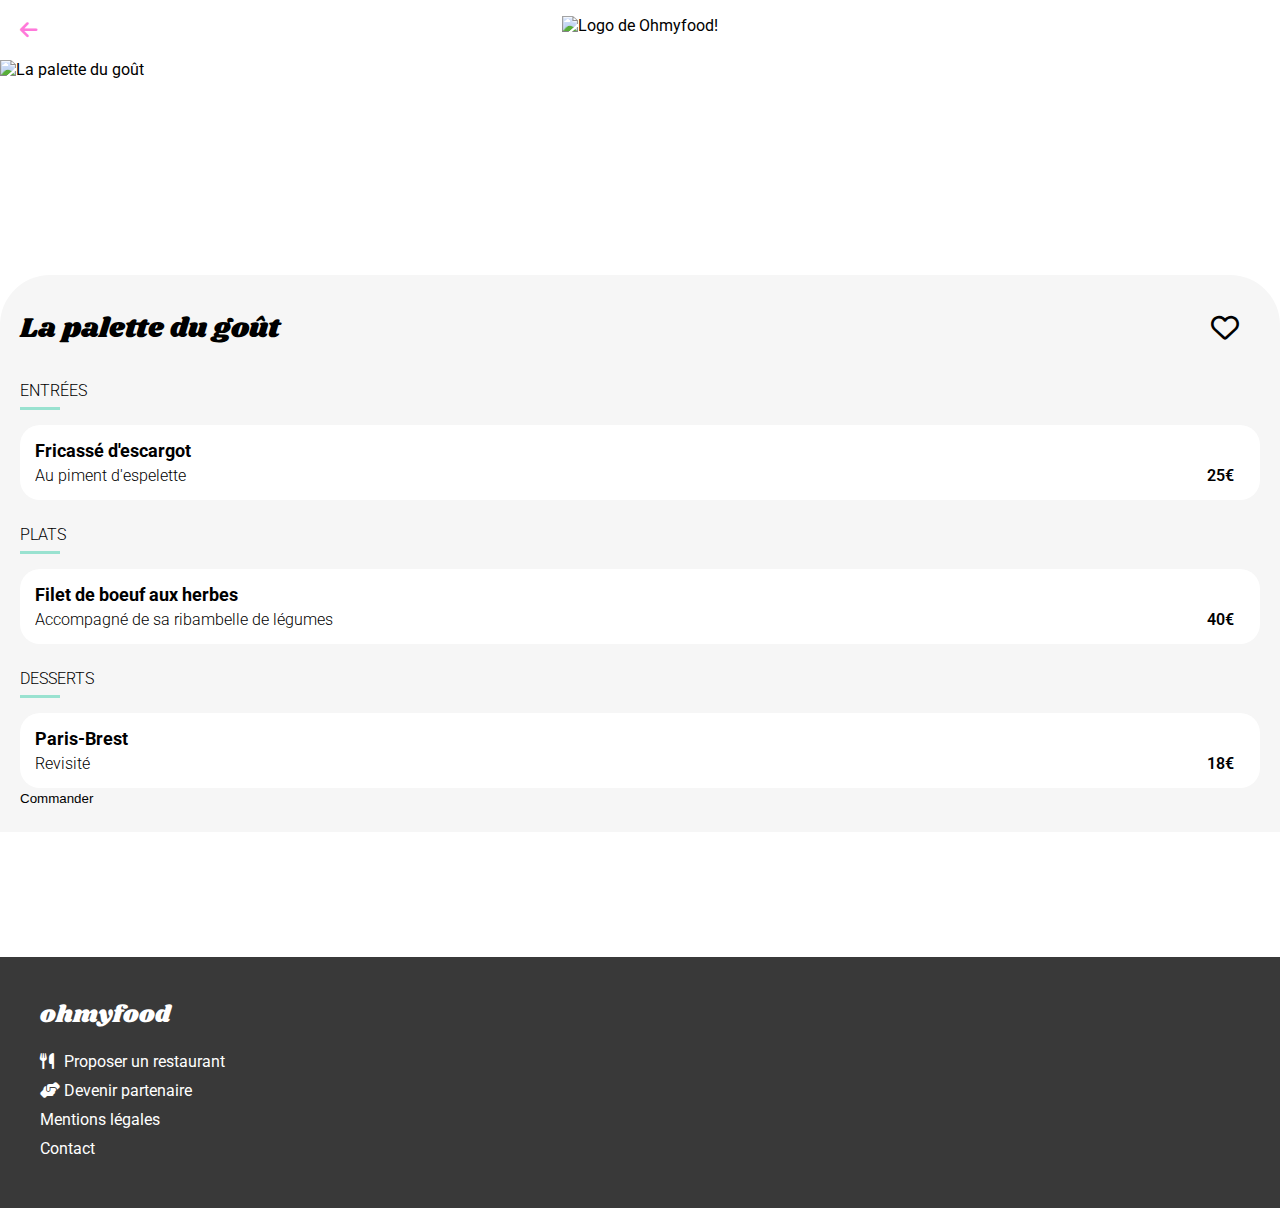
==== menu-a.html @ bd18c114 "menu item style correct h4 p and span price" ====
<!DOCTYPE html>
<html lang="fr">

<head>
    <meta charset="UTF-8">
    <meta http-equiv="X-UA-Compatible" content="IE=edge">
    <meta name="viewport" content="width=device-width, initial-scale=1.0">
    <meta name="description" content="Ohmyfood!, réserver le menu qui vous convient.">

    <!-- Fonts & icons -->
    <link rel="preconnect" href="https://fonts.googleapis.com">
    <link rel="preconnect" href="https://fonts.gstatic.com" crossorigin>
    <link href="https://fonts.googleapis.com/css2?family=Roboto:wght@100;200;400;500;700&family=Shrikhand&display=swap"
        rel="stylesheet">
    <link rel="stylesheet" href="https://cdnjs.cloudflare.com/ajax/libs/font-awesome/6.1.2/css/all.min.css">

    <!-- Custom styles -->
    <link rel="stylesheet" href="./css/main.css">

    <title>Ohmyfood! - La palette du goût</title>
</head>

<body>

    <!-- HEADER -->
    <header class="header">
        <div class="header__logo">
            <a href="./index.html"><i class="fa-solid fa-arrow-left on"></i></a>
            <picture>
                <source srcset="./images/logo/ohmyfood@2x.svg 2x" media="(min-width:768px)">
                <img src="./images/logo/ohmyfood.png" alt="Logo de Ohmyfood!"
                    srcset="./images/logo/ohmyfood.png 1x, ./images/logo/ohmyfood@2x.svg 2x">
            </picture>
        </div>
        <div class="header__body">
            <img class="header__img" src="./images/restaurants/jay-wennington-N_Y88TWmGwA-unsplash.jpg"
                alt="La palette du goût">
        </div>
    </header>

    <!-- MAIN -->
    <main class="restaurant">
        <div class="restaurant__header">
            <h2>La palette du goût</h2>
            <span class="fa-stack card__heart">
                <i class="fa-regular fa-heart fa-stack-1x"></i>
                <i class="fa-solid fa-heart fa-stack-1x"></i>
            </span>
        </div>

        <section class="items">
            <h3>Entrées</h3>

            <article class="item">
                <h4>Fricassé d'escargot</h4>

                <div class="item__bottom">
                    <p>Au piment d'espelette</p>
                    <span>25€</span>
                </div>

            </article>

        </section>

        <section class="items">
            <h3>Plats</h3>

            <article class="item">
                <h4>Filet de boeuf aux herbes</h4>
                <div class="item__bottom">
                    <p>Accompagné de sa ribambelle de légumes</p>
                    <span>40€</span>
                </div>
            </article>

        </section>

        <section class="items">
            <h3>Desserts</h3>

            <article class="item">
                <h4>Paris-Brest</h4>
                <div class="item__bottom">
                    <p>Revisité</p>
                    <span>18€</span>
                </div>



            </article>

        </section>

        <button class="main__btn">Commander</button>

    </main>

    <!-- FOOTER -->
    <footer class="footer">
        <h2 class="footer__heading">ohmyfood</h2>
        <ul class="nav">
            <li><a class="nav__link" href="#" title="Proposer un restaurant"><i class="fa-solid fa-utensils"></i>
                    Proposer un restaurant</a></li>
            <li><a class="nav__link" href="#" title="Devenir partenaire"><i class="fa-solid fa-handshake-angle"></i>
                    Devenir partenaire</a></li>
            <li><a class="nav__link" href="#" title="Mentions légales">Mentions légales</a></li>
            <li><a class="nav__link" href="mailto:contact@ohmyfood.com" title="Contact">Contact</a></li>
        </ul>
    </footer>

</body>

</html>
---- css/main.css ----
* {
  box-sizing: border-box;
  margin: 0;
  padding: 0;
}

body {
  font-family: "Roboto", sans-serif;
  font-size: 16px;
}

picture, img {
  display: block;
  width: 100%;
  max-width: 100%;
}

header,
main,
footer {
  width: 100%;
}

a {
  text-decoration: none;
  color: black;
}

ul {
  list-style: none;
}

button {
  border-style: none;
  background-color: transparent;
}

.on {
  display: block;
}

.off {
  display: none;
}

.menu__btn {
  width: 100%;
  height: 75px;
  border-radius: 20px;
  position: relative;
  display: flex;
  justify-content: center;
  align-items: center;
  font-weight: 600;
  font-size: 16px;
  box-shadow: 0px 8px 8px 0px rgba(0, 0, 0, 0.1);
  background-color: #f6f6f6;
  transition: all 300ms ease-in-out;
}
.menu__btn__nb {
  display: flex;
  justify-content: center;
  align-items: center;
  position: absolute;
  left: -10px;
  width: 25px;
  height: 25px;
  border-radius: 50%;
  color: white;
  background-color: #9356DC;
}
.menu__btn i {
  position: absolute;
  left: 40px;
  color: #807d7d;
  transition: color 300ms ease-in-out;
}
.menu__btn:hover {
  background-color: #e4d5f6;
  box-shadow: 0px 8px 8px 0px rgba(0, 0, 0, 0.2);
}
.menu__btn:hover i {
  color: #9356DC;
}

.card {
  width: 100%;
  height: 250px;
  border-radius: 15px;
  box-shadow: 0px 8px 8px 0px rgba(0, 0, 0, 0.1);
  overflow: hidden;
  position: relative;
}
.card__header {
  display: flex;
  justify-content: center;
  align-items: center;
  position: relative;
}
.card__header img {
  -o-object-fit: cover;
     object-fit: cover;
}
.card__new {
  position: absolute;
  top: 15px;
  right: 15px;
  color: #2c9c81;
  font-weight: 600;
  background-color: #99E2D0;
  padding: 5px 10px;
  font-size: 16px;
  border-radius: 3px;
}
.card__body {
  position: absolute;
  bottom: 0;
  width: 100%;
  height: 75px;
  background-color: white;
  padding: 15px;
  display: flex;
  justify-content: space-between;
}
.card__heading {
  line-height: 1.5em;
}
.card__heading p {
  font-weight: 100;
}
.card__heart {
  font-size: 28px;
}
.card__heart .fa-solid {
  opacity: 0;
  background: linear-gradient(#9356DC, #FF79DA);
  -webkit-background-clip: text;
  -webkit-text-fill-color: transparent;
  transition: opacity 300ms ease-in-out;
}
.card__heart .fa-regular {
  opacity: 1;
  transition: opacity 300ms ease-in-out;
}
.card__heart:hover .fa-solid {
  opacity: 1;
}
.card__heart:hover .fa-regular {
  opacity: 0;
}

.loader {
  /* all the page */
  position: fixed;
  top: 0;
  left: 0;
  width: 100vw;
  height: 100vh;
  /* top */
  z-index: 1;
  /* center */
  display: flex;
  justify-content: center;
  align-items: center;
  /* bg color */
  background-color: #f6f6f6;
  opacity: 0.9;
  /*anim*/
  -webkit-animation: fadeout 3s 2s linear forwards;
          animation: fadeout 3s 2s linear forwards;
}
.loader::after {
  content: "";
  width: 150px;
  height: 150px;
  border: 20px solid transparent;
  border-bottom-color: #FF79DA;
  border-top-color: #9356DC;
  border-radius: 50%;
  -webkit-animation: loading 0.75s ease infinite;
          animation: loading 0.75s ease infinite;
}

@-webkit-keyframes loading {
  to {
    transform: rotate(-360deg);
  }
}

@keyframes loading {
  to {
    transform: rotate(-360deg);
  }
}
@-webkit-keyframes fadeout {
  to {
    opacity: 0;
    visibility: hidden;
  }
}
@keyframes fadeout {
  to {
    opacity: 0;
    visibility: hidden;
  }
}
.items {
  display: flex;
  flex-direction: column;
  gap: 15px;
}
.items h3 {
  text-transform: uppercase;
  font-weight: 300;
  font-size: 16px;
  position: relative;
  padding-top: 25px;
  padding-bottom: 10px;
}
.items h3::after {
  position: absolute;
  content: "";
  bottom: 0;
  left: 0;
  height: 3px;
  width: 40px;
  background-color: #99E2D0;
}

.item {
  border-radius: 20px;
  height: 75px;
  background-color: white;
  display: flex;
  flex-direction: column;
  justify-content: center;
  gap: 5px;
  padding: 15px;
}
.item h4 {
  font-size: 18px;
}
.item__bottom {
  display: flex;
  justify-content: space-between;
}
.item__bottom p {
  flex: 1;
  font-weight: 300;
  white-space: nowrap;
  font-size: 16px;
  overflow: hidden;
  text-overflow: ellipsis;
}
.item__bottom span {
  text-align: center;
  width: 50px;
  font-weight: 600;
}

.header {
  height: 400px;
}
.header__logo {
  height: 60px;
  display: flex;
  justify-content: center;
  align-items: center;
  position: relative;
}
.header__logo a {
  position: absolute;
  left: 0px;
  padding: 20px;
  font-size: 20px;
}
.header__logo a:hover {
  color: #FF79DA;
}
.header__logo picture, .header__logo img {
  height: 29px;
  width: auto;
}
.header__image {
  -o-object-fit: cover;
     object-fit: cover;
}
.header__location {
  height: 50px;
  font-size: 18px;
  display: flex;
  justify-content: center;
  align-items: center;
  background-color: #f1eded;
}
.header__location i {
  margin-right: 20px;
}
.header__intro {
  padding: 40px 20px;
  text-align: center;
  background-color: #f6f6f6;
}
.header__intro h1 {
  font-size: 28px;
}
.header__intro h2 {
  margin: 20px auto;
  font-weight: 100;
  font-size: 18px;
}
.header__btn {
  margin: 10px auto;
  height: 50px;
  padding-inline: 25px;
  border-radius: 25px;
  background: linear-gradient(#FF79DA, #9356DC);
  font-size: 18px;
  color: white;
  cursor: pointer;
}

.footer {
  padding: 40px;
  background-color: #393939;
  color: white;
}
.footer__heading {
  font-family: "Shrikhand", cursive;
  font-weight: 400;
}

.nav {
  margin-top: 20px;
}
.nav li {
  margin: 10px 0;
}
.nav__link {
  color: white;
}
.nav__link i {
  display: inline-block;
  width: 20px;
}

.menu {
  padding: 50px 20px;
}
.menu__list {
  padding: 25px 0;
  display: flex;
  flex-direction: column;
  align-items: center;
  gap: 25px;
}

.restaurants {
  padding: 50px 20px;
  background-color: #f6f6f6;
}
.restaurants__list {
  padding: 25px 0;
  display: flex;
  flex-direction: column;
  align-items: center;
  gap: 20px;
}

.restaurant {
  background-color: #f6f6f6;
  position: relative;
  top: -125px;
  border-radius: 50px 50px 0 0px;
  padding: 25px 20px;
}
.restaurant__header {
  display: flex;
  align-items: center;
  justify-content: space-between;
}
.restaurant__header h2 {
  font-family: Shrikhand;
  font-size: 28px;
  font-weight: 100;
}/*# sourceMappingURL=main.css.map */
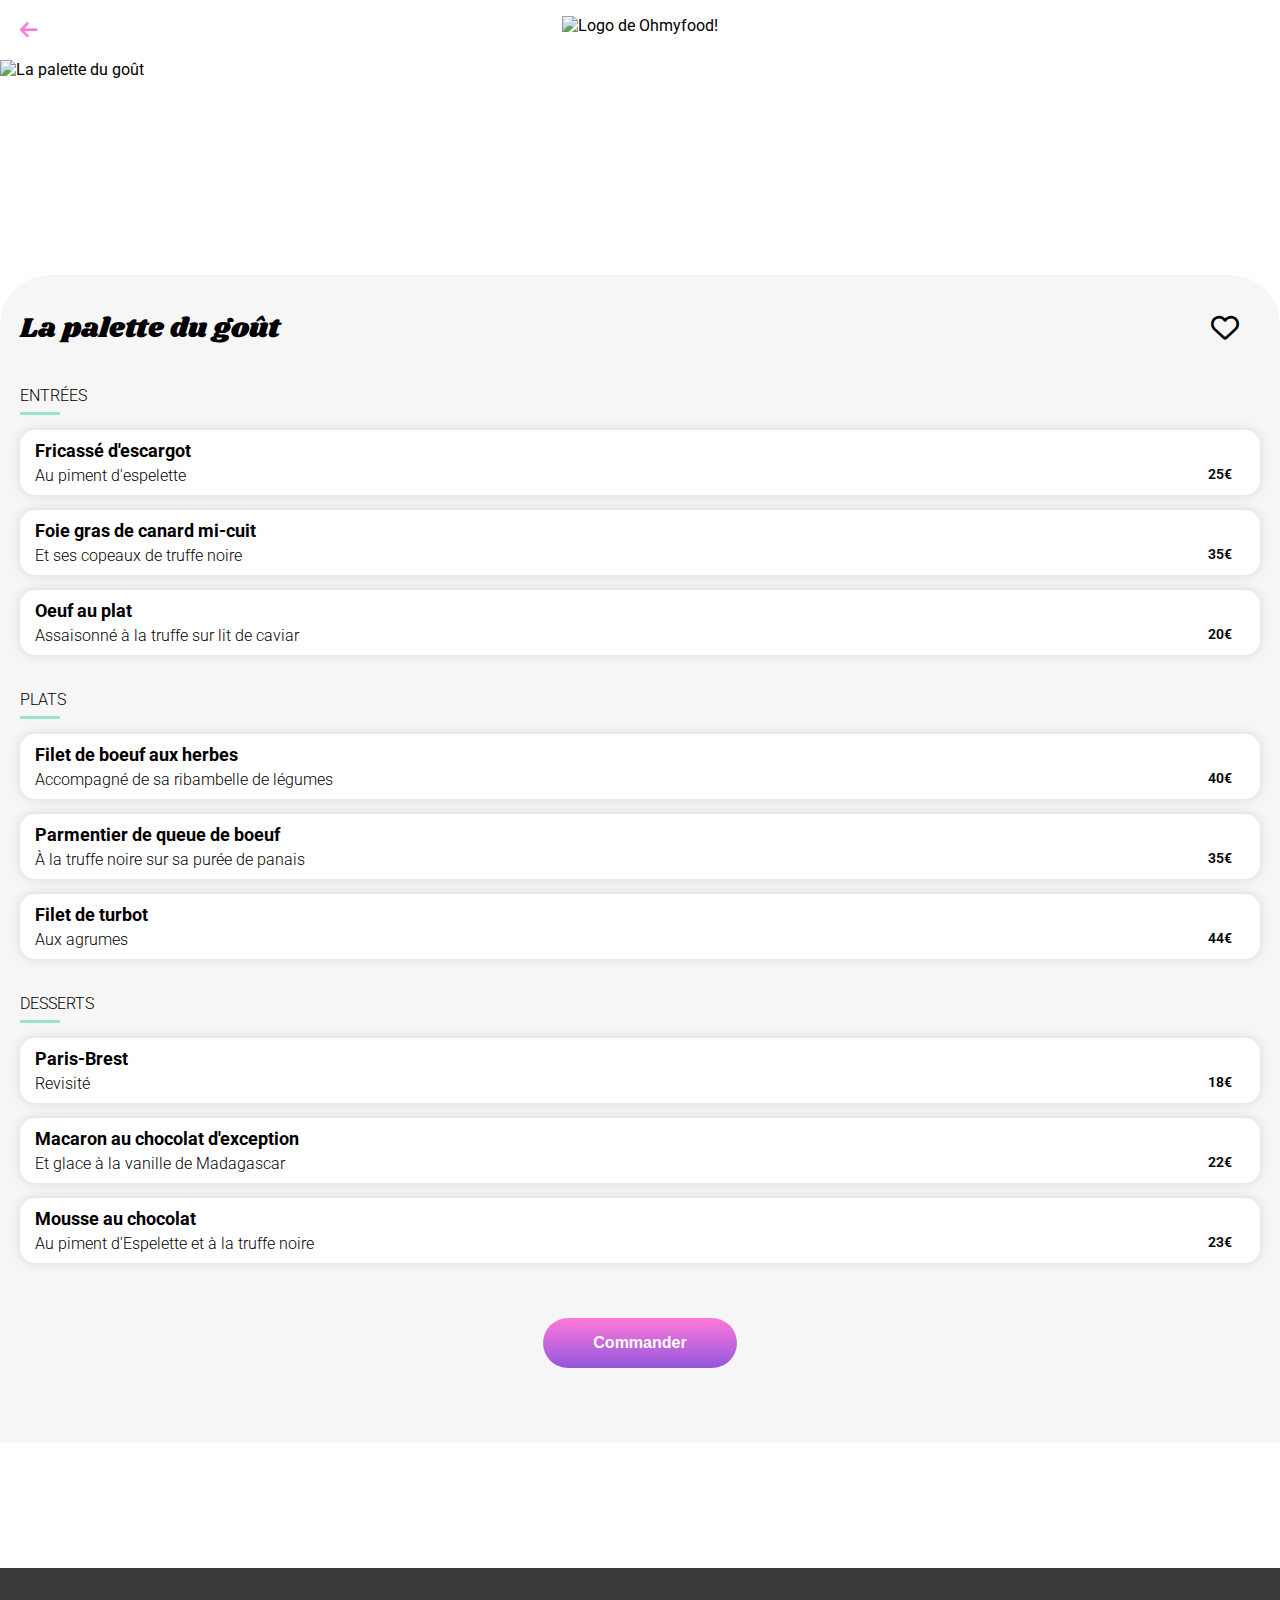
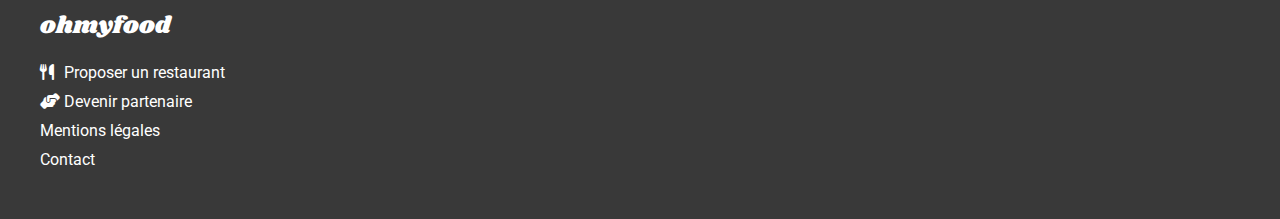
==== commit 9f6a2575: "page menu : bouton" ====
--- a/menu-a.html
+++ b/menu-a.html
@@ -53,12 +53,26 @@
 
             <article class="item">
                 <h4>Fricassé d'escargot</h4>
-
                 <div class="item__bottom">
                     <p>Au piment d'espelette</p>
                     <span>25€</span>
                 </div>
+            </article>
 
+            <article class="item">
+                <h4>Foie gras de canard mi-cuit</h4>
+                <div class="item__bottom">
+                    <p>Et ses copeaux de truffe noire</p>
+                    <span>35€</span>
+                </div>
+            </article>
+
+            <article class="item">
+                <h4>Oeuf au plat</h4>
+                <div class="item__bottom">
+                    <p>Assaisonné à la truffe sur lit de caviar</p>
+                    <span>20€</span>
+                </div>
             </article>
 
         </section>
@@ -74,6 +88,22 @@
                 </div>
             </article>
 
+            <article class="item">
+                <h4>Parmentier de queue de boeuf</h4>
+                <div class="item__bottom">
+                    <p>À la truffe noire sur sa purée de panais</p>
+                    <span>35€</span>
+                </div>
+            </article>
+
+            <article class="item">
+                <h4>Filet de turbot</h4>
+                <div class="item__bottom">
+                    <p>Aux agrumes</p>
+                    <span>44€</span>
+                </div>
+            </article>
+
         </section>
 
         <section class="items">
@@ -85,14 +115,29 @@
                     <p>Revisité</p>
                     <span>18€</span>
                 </div>
+            </article>
 
+            <article class="item">
+                <h4>Macaron au chocolat d'exception </h4>
+                <div class="item__bottom">
+                    <p>Et glace à la vanille de Madagascar</p>
+                    <span>22€</span>
+                </div>
+            </article>
 
-
+            <article class="item">
+                <h4>Mousse au chocolat</h4>
+                <div class="item__bottom">
+                    <p>Au piment d'Espelette et à la truffe noire</p>
+                    <span>23€</span>
+                </div>
             </article>
 
         </section>
 
-        <button class="main__btn">Commander</button>
+        <div class="restaurant__btn">
+            <button >Commander</button>
+            </div>
 
     </main>
 
--- a/css/main.css
+++ b/css/main.css
@@ -208,6 +208,7 @@
   display: flex;
   flex-direction: column;
   gap: 15px;
+  padding: 5px 0;
 }
 .items h3 {
   text-transform: uppercase;
@@ -228,14 +229,15 @@
 }
 
 .item {
-  border-radius: 20px;
-  height: 75px;
+  border-radius: 15px;
+  height: 65px;
   background-color: white;
   display: flex;
   flex-direction: column;
   justify-content: center;
   gap: 5px;
   padding: 15px;
+  box-shadow: 0 0 12px rgba(0, 0, 0, 0.12);
 }
 .item h4 {
   font-size: 18px;
@@ -254,6 +256,7 @@
 }
 .item__bottom span {
   text-align: center;
+  font-size: 14px;
   width: 50px;
   font-weight: 600;
 }
@@ -383,4 +386,18 @@
   font-family: Shrikhand;
   font-size: 28px;
   font-weight: 100;
+}
+.restaurant__btn {
+  text-align: center;
+  margin: 50px auto;
+}
+.restaurant__btn button {
+  height: 50px;
+  padding-inline: 50px;
+  border-radius: 25px;
+  background: linear-gradient(#FF79DA, #9356DC);
+  font-size: 16px;
+  font-weight: 600;
+  color: white;
+  cursor: pointer;
 }/*# sourceMappingURL=main.css.map */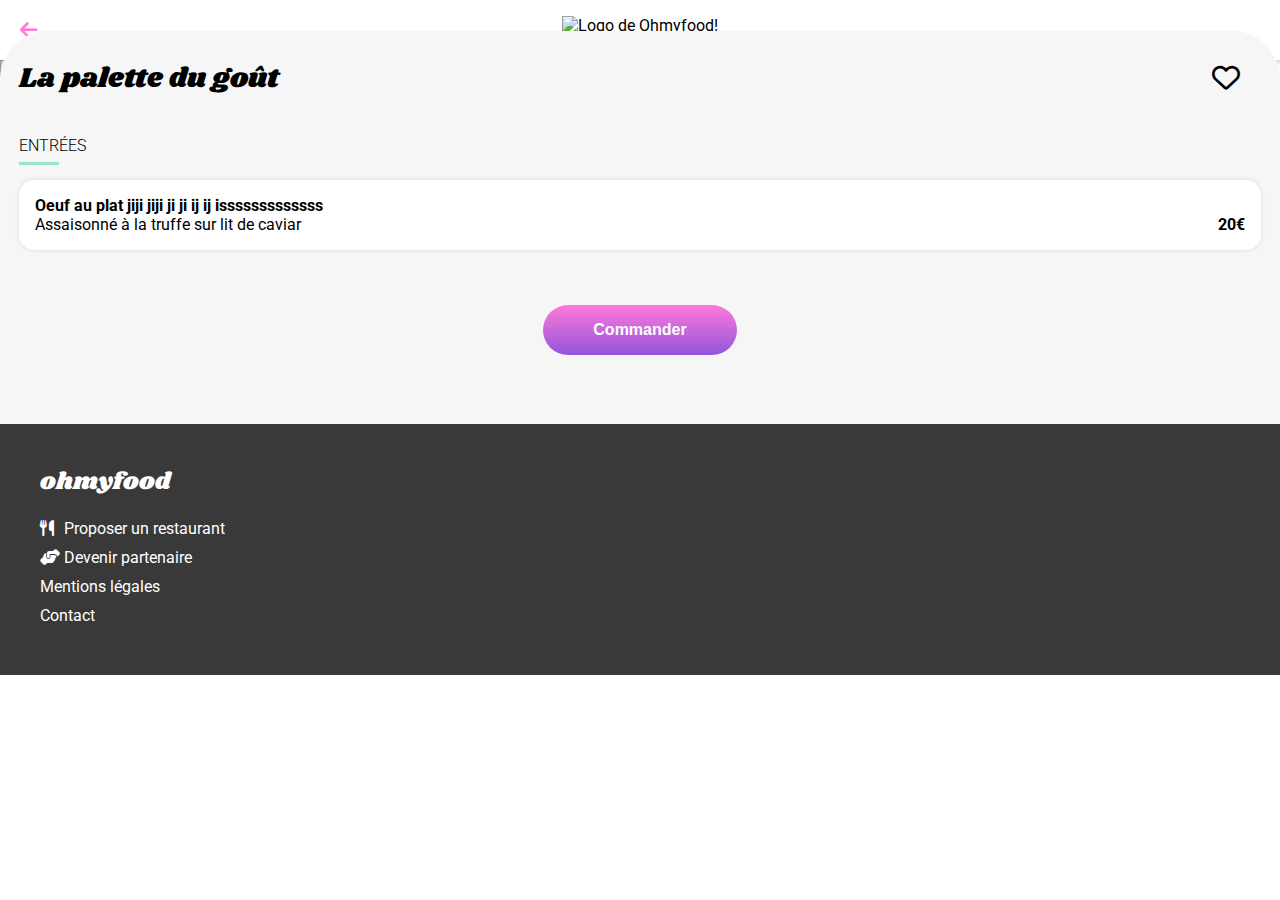
==== commit 19c330d7: "clean changement de branche" ====
--- a/menu-a.html
+++ b/menu-a.html
@@ -50,94 +50,19 @@
 
         <section class="items">
             <h3>Entrées</h3>
-
-            <article class="item">
-                <h4>Fricassé d'escargot</h4>
-                <div class="item__bottom">
-                    <p>Au piment d'espelette</p>
-                    <span>25€</span>
+            <article class="item item--3">
+                <div class="item__header">
+                    <h4>Oeuf au plat jiji jiji ji ji ij ij isssssssssssss</h4>
+                    <p>Assaisonné à la truffe sur lit de caviar</p>
                 </div>
+                <div class="item__price">20€</div>
+                <div class="item__select"><i class="fa-sharp fa-solid fa-circle-check"></i></div>
             </article>
-
-            <article class="item">
-                <h4>Foie gras de canard mi-cuit</h4>
-                <div class="item__bottom">
-                    <p>Et ses copeaux de truffe noire</p>
-                    <span>35€</span>
-                </div>
-            </article>
-
-            <article class="item">
-                <h4>Oeuf au plat</h4>
-                <div class="item__bottom">
-                    <p>Assaisonné à la truffe sur lit de caviar</p>
-                    <span>20€</span>
-                </div>
-            </article>
-
-        </section>
-
-        <section class="items">
-            <h3>Plats</h3>
-
-            <article class="item">
-                <h4>Filet de boeuf aux herbes</h4>
-                <div class="item__bottom">
-                    <p>Accompagné de sa ribambelle de légumes</p>
-                    <span>40€</span>
-                </div>
-            </article>
-
-            <article class="item">
-                <h4>Parmentier de queue de boeuf</h4>
-                <div class="item__bottom">
-                    <p>À la truffe noire sur sa purée de panais</p>
-                    <span>35€</span>
-                </div>
-            </article>
-
-            <article class="item">
-                <h4>Filet de turbot</h4>
-                <div class="item__bottom">
-                    <p>Aux agrumes</p>
-                    <span>44€</span>
-                </div>
-            </article>
-
-        </section>
-
-        <section class="items">
-            <h3>Desserts</h3>
-
-            <article class="item">
-                <h4>Paris-Brest</h4>
-                <div class="item__bottom">
-                    <p>Revisité</p>
-                    <span>18€</span>
-                </div>
-            </article>
-
-            <article class="item">
-                <h4>Macaron au chocolat d'exception </h4>
-                <div class="item__bottom">
-                    <p>Et glace à la vanille de Madagascar</p>
-                    <span>22€</span>
-                </div>
-            </article>
-
-            <article class="item">
-                <h4>Mousse au chocolat</h4>
-                <div class="item__bottom">
-                    <p>Au piment d'Espelette et à la truffe noire</p>
-                    <span>23€</span>
-                </div>
-            </article>
-
         </section>
 
         <div class="restaurant__btn">
             <button >Commander</button>
-            </div>
+        </div>
 
     </main>
 
--- a/css/main.css
+++ b/css/main.css
@@ -157,28 +157,40 @@
   width: 100vw;
   height: 100vh;
   /* top */
-  z-index: 1;
+  z-index: 2;
   /* center */
   display: flex;
   justify-content: center;
   align-items: center;
   /* bg color */
   background-color: #f6f6f6;
-  opacity: 0.9;
+  opacity: 0.95;
   /*anim*/
-  -webkit-animation: fadeout 3s 2s linear forwards;
-          animation: fadeout 3s 2s linear forwards;
+  -webkit-animation: fadeout 3s 750ms linear forwards;
+          animation: fadeout 3s 750ms linear forwards;
 }
 .loader::after {
   content: "";
-  width: 150px;
-  height: 150px;
+  width: 100px;
+  height: 100px;
   border: 20px solid transparent;
   border-bottom-color: #FF79DA;
   border-top-color: #9356DC;
   border-radius: 50%;
-  -webkit-animation: loading 0.75s ease infinite;
-          animation: loading 0.75s ease infinite;
+  -webkit-animation: loading 0.8s 0.2s ease infinite;
+          animation: loading 0.8s 0.2s ease infinite;
+}
+.loader::before {
+  content: "";
+  position: absolute;
+  width: 50px;
+  height: 50px;
+  border: 10px solid transparent;
+  border-right-color: #99E2D0;
+  border-left-color: #99E2D0;
+  border-radius: 50%;
+  -webkit-animation: loading 0.65s 0.01s ease-in-out infinite;
+          animation: loading 0.65s 0.01s ease-in-out infinite;
 }
 
 @-webkit-keyframes loading {
@@ -229,47 +241,105 @@
 }
 
 .item {
+  background-color: #fff;
   border-radius: 15px;
-  height: 65px;
-  background-color: white;
-  display: flex;
-  flex-direction: column;
-  justify-content: center;
-  gap: 5px;
-  padding: 15px;
-  box-shadow: 0 0 12px rgba(0, 0, 0, 0.12);
-}
-.item h4 {
-  font-size: 18px;
-}
-.item__bottom {
-  display: flex;
-  justify-content: space-between;
-}
-.item__bottom p {
+  box-shadow: 0px 0px 5px rgba(0, 0, 0, 0.1);
+  height: 70px;
+  display: flex;
+  overflow: hidden;
+}
+.item__header {
+  padding: 1rem;
   flex: 1;
-  font-weight: 300;
+  overflow: hidden;
+}
+.item__header * {
   white-space: nowrap;
-  font-size: 16px;
   overflow: hidden;
   text-overflow: ellipsis;
 }
-.item__bottom span {
-  text-align: center;
-  font-size: 14px;
-  width: 50px;
-  font-weight: 600;
-}
-
-.header {
-  height: 400px;
-}
+.item__price {
+  padding: 1rem;
+  display: flex;
+  justify-content: flex-end;
+  align-items: flex-end;
+  font-weight: bold;
+}
+.item__select {
+  display: grid;
+  place-content: center;
+  height: 100%;
+  background-color: #99E2D0;
+  font-size: 22px;
+  color: white;
+  margin-right: -4rem;
+  transition: all 500ms;
+  width: 4rem;
+}
+.item__select i {
+  transition: transform 500ms;
+}
+.item:hover .item__select {
+  margin-right: 0;
+}
+.item:hover .item__select i {
+  transform: rotate(-360deg);
+}
+
+/*
+.item {
+    background-color: white;
+    overflow: hidden;
+    cursor: pointer;
+    max-width: 100%;
+    display: flex;
+    padding: 1rem;
+    border-radius: 0.75rem;
+    box-shadow: 0.25rem 0.25rem 1rem rgba(0, 0, 0, 0.1);
+
+    &__header {
+        overflow: hidden;
+        flex: 1;
+        * {
+            white-space: nowrap;
+            text-overflow: ellipsis;
+            overflow: hidden;
+        }
+    }
+
+    &__price {
+        font-weight: bold;
+        display: flex;
+        justify-content: flex-end;
+        align-items: flex-end;
+        padding-left: 0.5rem;
+      }
+
+      &__select {
+        background-color: $color-3;
+        margin: -1rem -5rem -1rem 1rem;
+        width: 4rem;
+        display:flex;
+        align-items:center;
+        justify-content:center;
+        transition-duration: 0.5s;
+      }
+
+      &:hover &__select {
+        margin-right: -1rem;
+      }
+
+}
+*/
 .header__logo {
   height: 60px;
   display: flex;
   justify-content: center;
   align-items: center;
   position: relative;
+  box-shadow: 0 0 0.5rem rgba(0, 0, 0, 0.5);
+  /* top of location*/
+  z-index: 1;
 }
 .header__logo a {
   position: absolute;
@@ -285,6 +355,9 @@
   width: auto;
 }
 .header__image {
+  max-width: 100%;
+  max-height: 32rem;
+  width: 100%;
   -o-object-fit: cover;
      object-fit: cover;
 }
@@ -371,11 +444,13 @@
 }
 
 .restaurant {
+  /* top of header image*/
+  z-index: 1;
   background-color: #f6f6f6;
   position: relative;
-  top: -125px;
-  border-radius: 50px 50px 0 0px;
-  padding: 25px 20px;
+  margin-top: -3rem;
+  border-radius: 3rem 3rem 0 0;
+  padding: 1.2rem 1.2rem;
 }
 .restaurant__header {
   display: flex;
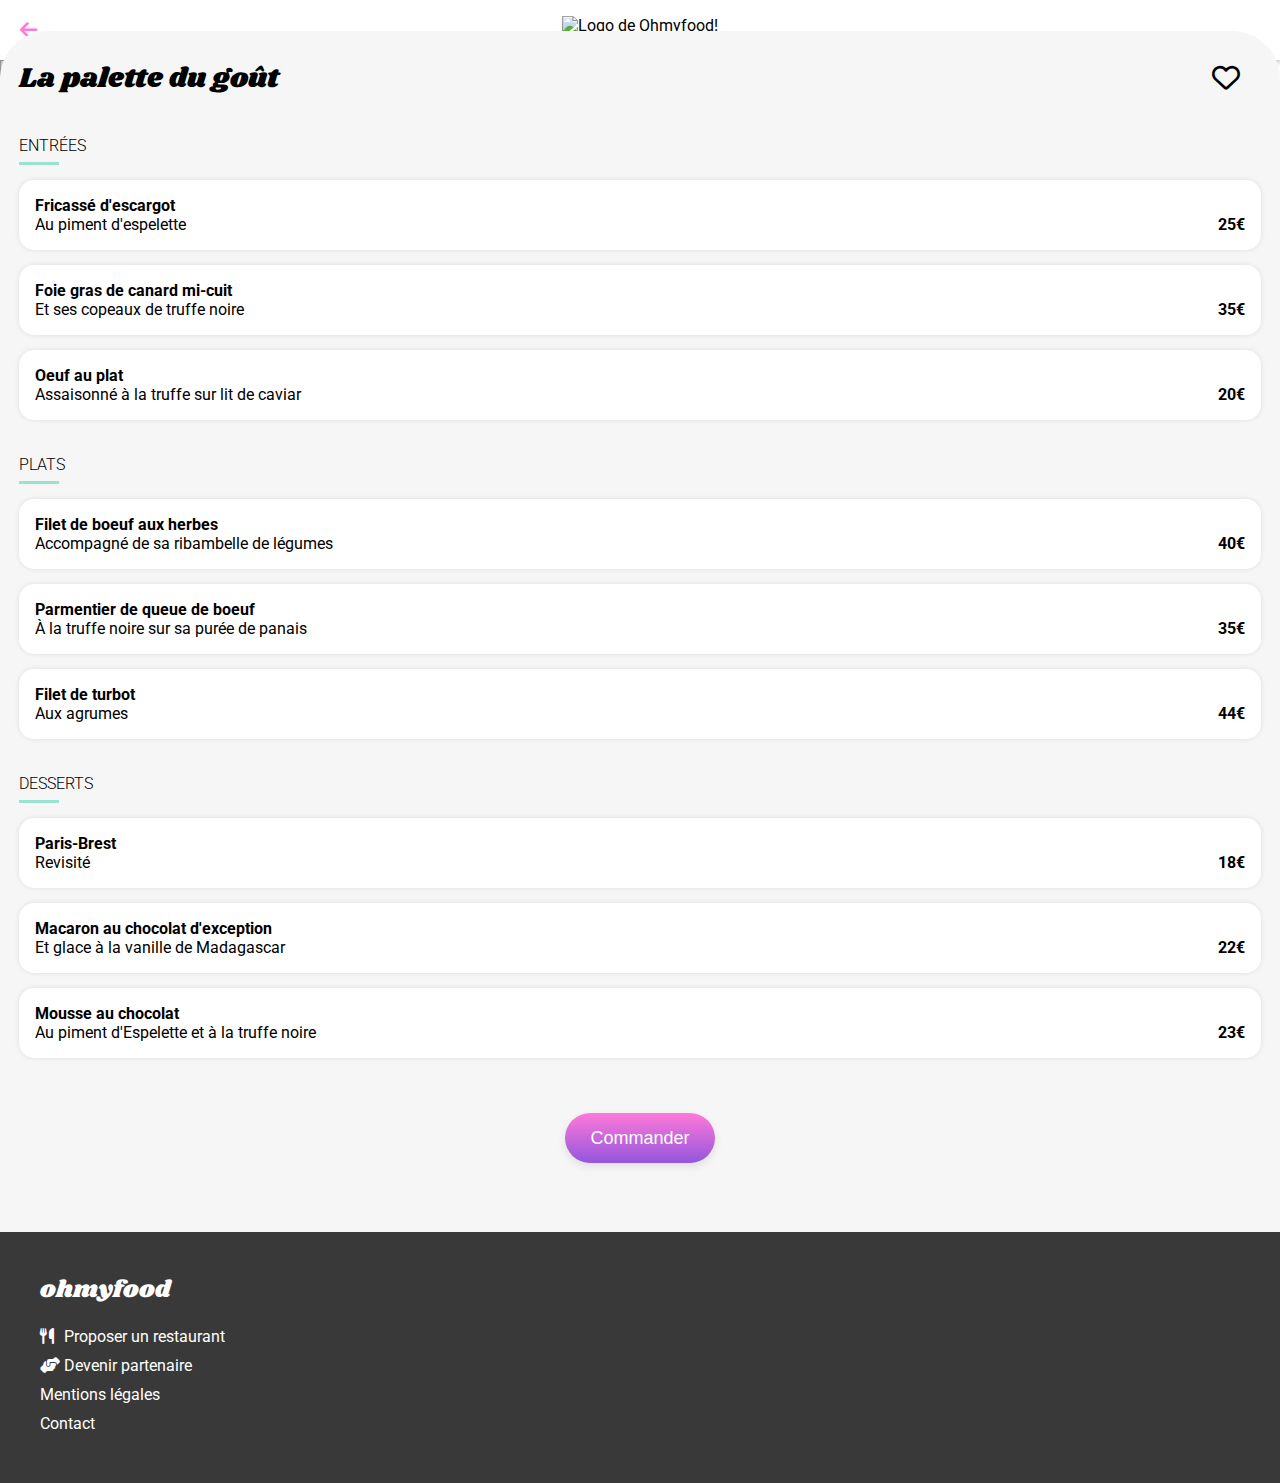
==== commit e70d6047: "add mixin btn-main and :hover" ====
--- a/menu-a.html
+++ b/menu-a.html
@@ -50,19 +50,101 @@
 
         <section class="items">
             <h3>Entrées</h3>
+
+            <article class="item item--1">
+                <div class="item__header">
+                    <h4>Fricassé d'escargot</h4>
+                    <p>Au piment d'espelette</p>
+                </div>
+                <div class="item__price">25€</div>
+                <div class="item__select"><i class="fa-sharp fa-solid fa-circle-check"></i></div>
+            </article>
+
+            <article class="item item--2">
+                <div class="item__header">
+                    <h4>Foie gras de canard mi-cuit</h4>
+                    <p>Et ses copeaux de truffe noire</p>
+                </div>
+                <div class="item__price">35€</div>
+                <div class="item__select"><i class="fa-sharp fa-solid fa-circle-check"></i></div>
+            </article>
+
             <article class="item item--3">
                 <div class="item__header">
-                    <h4>Oeuf au plat jiji jiji ji ji ij ij isssssssssssss</h4>
+                    <h4>Oeuf au plat</h4>
                     <p>Assaisonné à la truffe sur lit de caviar</p>
                 </div>
                 <div class="item__price">20€</div>
                 <div class="item__select"><i class="fa-sharp fa-solid fa-circle-check"></i></div>
             </article>
+
         </section>
 
-        <div class="restaurant__btn">
-            <button >Commander</button>
-        </div>
+        <section class="items">
+            <h3>Plats</h3>
+
+            <article class="item item--4">
+                <div class="item__header">
+                    <h4>Filet de boeuf aux herbes</h4>
+                    <p>Accompagné de sa ribambelle de légumes</p>
+                </div>
+                <div class="item__price">40€</div>
+                <div class="item__select"><i class="fa-sharp fa-solid fa-circle-check"></i></div>
+            </article>
+
+            <article class="item item--5">
+                <div class="item__header">
+                    <h4>Parmentier de queue de boeuf</h4>
+                    <p>À la truffe noire sur sa purée de panais</p>
+                </div>
+                <div class="item__price">35€</div>
+                <div class="item__select"><i class="fa-sharp fa-solid fa-circle-check"></i></div>
+            </article>
+
+            <article class="item item--6">
+                <div class="item__header">
+                    <h4>Filet de turbot</h4>
+                    <p>Aux agrumes</p>
+                </div>
+                <div class="item__price">44€</div>
+                <div class="item__select"><i class="fa-sharp fa-solid fa-circle-check"></i></div>
+            </article>
+
+        </section>
+
+        <section class="items">
+            <h3>Desserts</h3>
+
+            <article class="item item--7">
+                <div class="item__header">
+                    <h4>Paris-Brest</h4>
+                    <p>Revisité</p>
+                </div>
+                <div class="item__price">18€</div>
+                <div class="item__select"><i class="fa-sharp fa-solid fa-circle-check"></i></div>
+            </article>
+
+            <article class="item item--8">
+                <div class="item__header">
+                    <h4>Macaron au chocolat d'exception </h4>
+                    <p>Et glace à la vanille de Madagascar</p>
+                </div>
+                <div class="item__price">22€</div>
+                <div class="item__select"><i class="fa-sharp fa-solid fa-circle-check"></i></div>
+            </article>
+
+            <article class="item item--9">
+                <div class="item__header">
+                    <h4>Mousse au chocolat</h4>
+                    <p>Au piment d'Espelette et à la truffe noire</p>
+                </div>
+                <div class="item__price">23€</div>
+                <div class="item__select"><i class="fa-sharp fa-solid fa-circle-check"></i></div>
+            </article>
+
+        </section>
+
+        <button class="restaurant__btn">Commander</button>
 
     </main>
 
--- a/css/main.css
+++ b/css/main.css
@@ -286,51 +286,6 @@
   transform: rotate(-360deg);
 }
 
-/*
-.item {
-    background-color: white;
-    overflow: hidden;
-    cursor: pointer;
-    max-width: 100%;
-    display: flex;
-    padding: 1rem;
-    border-radius: 0.75rem;
-    box-shadow: 0.25rem 0.25rem 1rem rgba(0, 0, 0, 0.1);
-
-    &__header {
-        overflow: hidden;
-        flex: 1;
-        * {
-            white-space: nowrap;
-            text-overflow: ellipsis;
-            overflow: hidden;
-        }
-    }
-
-    &__price {
-        font-weight: bold;
-        display: flex;
-        justify-content: flex-end;
-        align-items: flex-end;
-        padding-left: 0.5rem;
-      }
-
-      &__select {
-        background-color: $color-3;
-        margin: -1rem -5rem -1rem 1rem;
-        width: 4rem;
-        display:flex;
-        align-items:center;
-        justify-content:center;
-        transition-duration: 0.5s;
-      }
-
-      &:hover &__select {
-        margin-right: -1rem;
-      }
-
-}
-*/
 .header__logo {
   height: 60px;
   display: flex;
@@ -387,13 +342,22 @@
 }
 .header__btn {
   margin: 10px auto;
+  display: block;
+  text-align: center;
+  color: white;
   height: 50px;
   padding-inline: 25px;
   border-radius: 25px;
   background: linear-gradient(#FF79DA, #9356DC);
   font-size: 18px;
-  color: white;
+  font-weight: 400;
   cursor: pointer;
+  transition: all 350ms ease-in-out;
+  box-shadow: 0 0.2rem 0.5rem rgba(0, 0, 0, 0.1);
+}
+.header__btn:hover {
+  background: linear-gradient(#ff88de, #9b63df);
+  box-shadow: 0 0.2rem 0.5rem rgba(0, 0, 0, 0.4);
 }
 
 .footer {
@@ -463,16 +427,21 @@
   font-weight: 100;
 }
 .restaurant__btn {
+  margin: 50px auto;
+  display: block;
   text-align: center;
-  margin: 50px auto;
-}
-.restaurant__btn button {
+  color: white;
   height: 50px;
-  padding-inline: 50px;
+  padding-inline: 25px;
   border-radius: 25px;
   background: linear-gradient(#FF79DA, #9356DC);
-  font-size: 16px;
-  font-weight: 600;
-  color: white;
+  font-size: 18px;
+  font-weight: 400;
   cursor: pointer;
+  transition: all 350ms ease-in-out;
+  box-shadow: 0 0.2rem 0.5rem rgba(0, 0, 0, 0.1);
+}
+.restaurant__btn:hover {
+  background: linear-gradient(#ff88de, #9b63df);
+  box-shadow: 0 0.2rem 0.5rem rgba(0, 0, 0, 0.4);
 }/*# sourceMappingURL=main.css.map */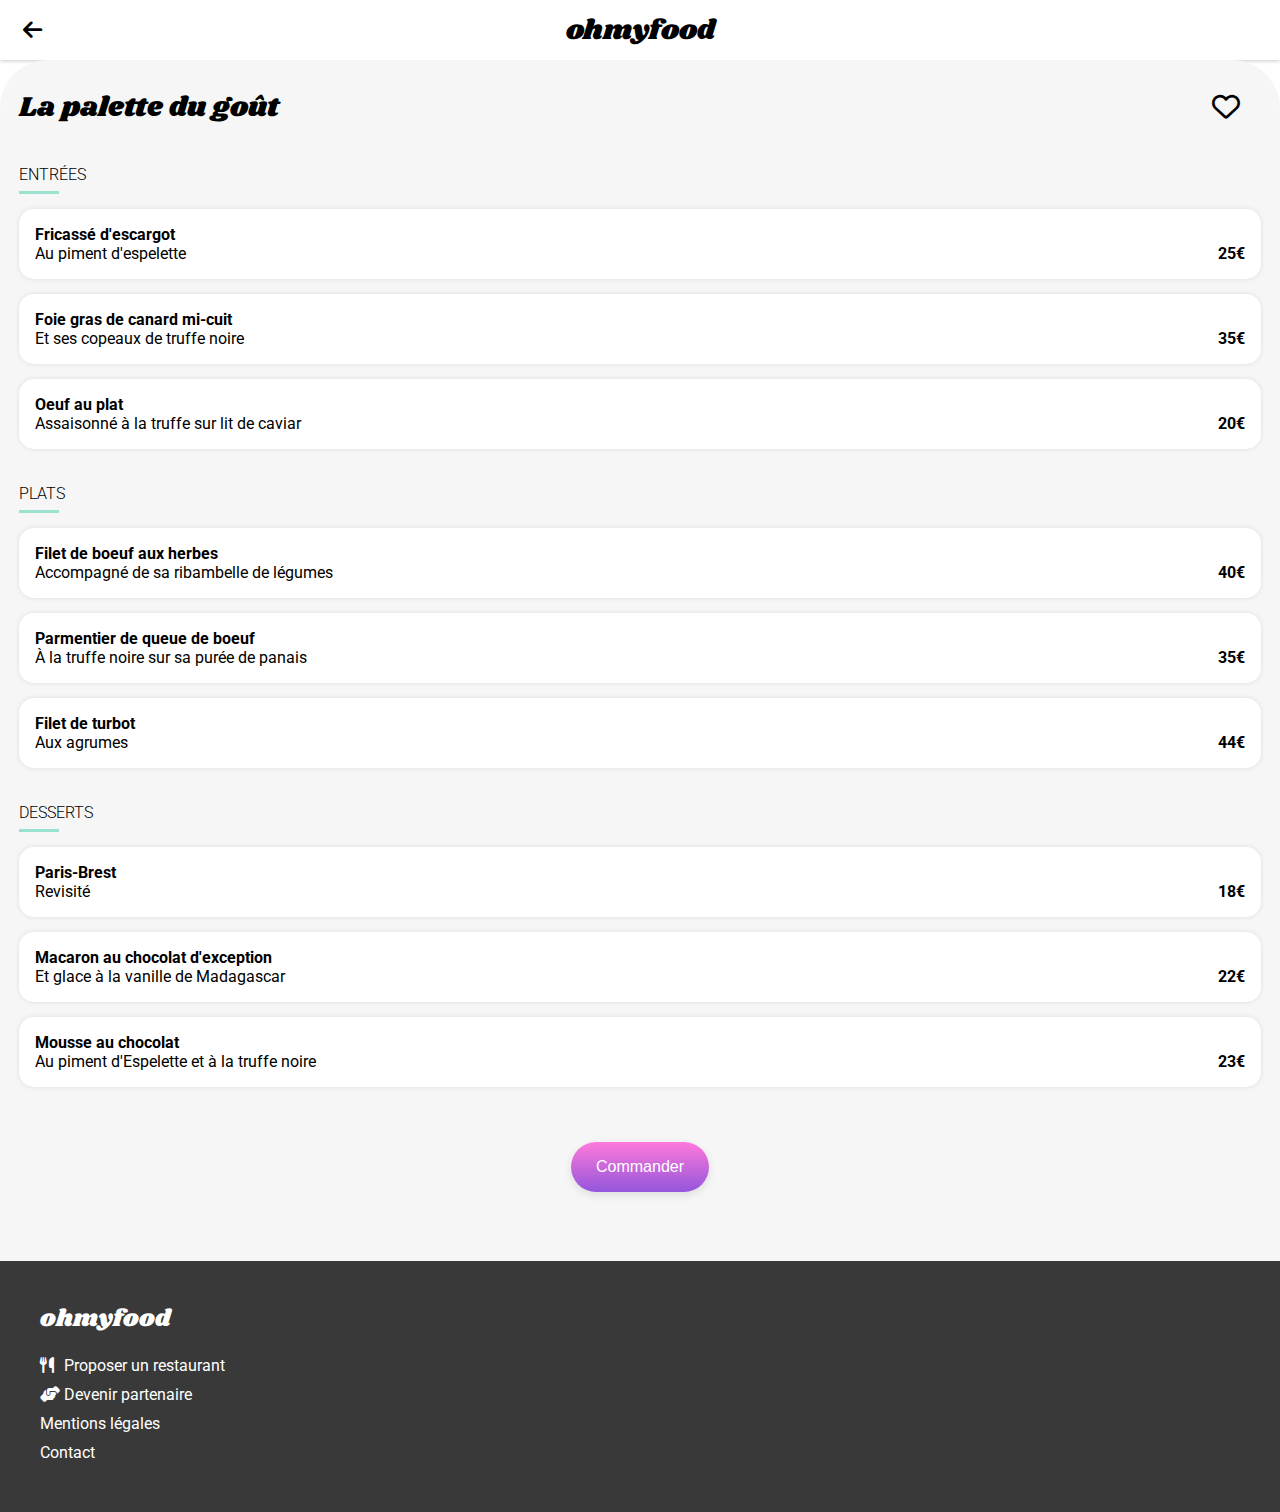
==== commit 8712a8f0: "valid header home + page" ====
--- a/menu-a.html
+++ b/menu-a.html
@@ -21,25 +21,23 @@
 </head>
 
 <body>
-
-    <!-- HEADER -->
-    <header class="header">
-        <div class="header__logo">
-            <a href="./index.html"><i class="fa-solid fa-arrow-left on"></i></a>
-            <picture>
-                <source srcset="./images/logo/ohmyfood@2x.svg 2x" media="(min-width:768px)">
-                <img src="./images/logo/ohmyfood.png" alt="Logo de Ohmyfood!"
-                    srcset="./images/logo/ohmyfood.png 1x, ./images/logo/ohmyfood@2x.svg 2x">
-            </picture>
-        </div>
-        <div class="header__body">
-            <img class="header__img" src="./images/restaurants/jay-wennington-N_Y88TWmGwA-unsplash.jpg"
-                alt="La palette du goût">
-        </div>
-    </header>
+        <!-- HEADER -->
+        <header class="header">
+            <div class="container header--relative">
+                <a href="./index.html"><i class="fa-solid fa-arrow-left"></i></a>
+                <h1>ohmyfood</h1>
+            </div>
+        </header>
 
     <!-- MAIN -->
     <main class="restaurant">
+<!-- 
+        <div class="">
+            <img class="" src="./images/restaurants/jay-wennington-N_Y88TWmGwA-unsplash.jpg"
+                alt="La palette du goût">
+        </div> -->
+
+
         <div class="restaurant__header">
             <h2>La palette du goût</h2>
             <span class="fa-stack card__heart">
--- a/css/main.css
+++ b/css/main.css
@@ -7,6 +7,7 @@
 body {
   font-family: "Roboto", sans-serif;
   font-size: 16px;
+  color: black;
 }
 
 picture, img {
@@ -15,15 +16,18 @@
   max-width: 100%;
 }
 
-header,
-main,
-footer {
+header, main, footer {
   width: 100%;
+}
+
+.container {
+  max-width: 1440px;
+  margin-inline: auto;
 }
 
 a {
   text-decoration: none;
-  color: black;
+  color: inherit;
 }
 
 ul {
@@ -35,14 +39,59 @@
   background-color: transparent;
 }
 
-.on {
-  display: block;
-}
-
-.off {
-  display: none;
-}
-
+@-webkit-keyframes loader-rotate {
+  to {
+    transform: rotate(-360deg);
+  }
+}
+
+@keyframes loader-rotate {
+  to {
+    transform: rotate(-360deg);
+  }
+}
+@-webkit-keyframes loader-fadeout {
+  to {
+    opacity: 0;
+    visibility: hidden;
+  }
+}
+@keyframes loader-fadeout {
+  to {
+    opacity: 0;
+    visibility: hidden;
+  }
+}
+@-webkit-keyframes menu-fadein {
+  0% {
+    opacity: 0;
+    transform: translateY(15%);
+  }
+  50% {
+    opacity: 1;
+  }
+  90% {
+    transform: translateY(-3%);
+  }
+  100% {
+    transform: translateY(0);
+  }
+}
+@keyframes menu-fadein {
+  0% {
+    opacity: 0;
+    transform: translateY(15%);
+  }
+  50% {
+    opacity: 1;
+  }
+  90% {
+    transform: translateY(-3%);
+  }
+  100% {
+    transform: translateY(0);
+  }
+}
 .menu__btn {
   width: 100%;
   height: 75px;
@@ -81,6 +130,26 @@
 }
 .menu__btn:hover i {
   color: #9356DC;
+}
+
+.main-btn {
+  margin: 10px auto;
+  display: block;
+  text-align: center;
+  color: white;
+  height: 50px;
+  padding-inline: 25px;
+  border-radius: 25px;
+  background: linear-gradient(#FF79DA, #9356DC);
+  font-size: 16px;
+  font-weight: 400;
+  cursor: pointer;
+  transition: all 350ms ease-in-out;
+  box-shadow: 0 0.2rem 0.5rem rgba(0, 0, 0, 0.1);
+}
+.main-btn:hover {
+  background: linear-gradient(#ff88de, #9b63df);
+  box-shadow: 0 0.2rem 0.5rem rgba(0, 0, 0, 0.4);
 }
 
 .card {
@@ -165,9 +234,9 @@
   /* bg color */
   background-color: #f6f6f6;
   opacity: 0.95;
-  /*anim*/
-  -webkit-animation: fadeout 3s 750ms linear forwards;
-          animation: fadeout 3s 750ms linear forwards;
+  /* anim */
+  -webkit-animation: loader-fadeout 3s 750ms linear forwards;
+          animation: loader-fadeout 3s 750ms linear forwards;
 }
 .loader::after {
   content: "";
@@ -177,8 +246,8 @@
   border-bottom-color: #FF79DA;
   border-top-color: #9356DC;
   border-radius: 50%;
-  -webkit-animation: loading 0.8s 0.2s ease infinite;
-          animation: loading 0.8s 0.2s ease infinite;
+  -webkit-animation: loader-rotate 0.8s 0.2s ease infinite;
+          animation: loader-rotate 0.8s 0.2s ease infinite;
 }
 .loader::before {
   content: "";
@@ -189,33 +258,10 @@
   border-right-color: #99E2D0;
   border-left-color: #99E2D0;
   border-radius: 50%;
-  -webkit-animation: loading 0.65s 0.01s ease-in-out infinite;
-          animation: loading 0.65s 0.01s ease-in-out infinite;
-}
-
-@-webkit-keyframes loading {
-  to {
-    transform: rotate(-360deg);
-  }
-}
-
-@keyframes loading {
-  to {
-    transform: rotate(-360deg);
-  }
-}
-@-webkit-keyframes fadeout {
-  to {
-    opacity: 0;
-    visibility: hidden;
-  }
-}
-@keyframes fadeout {
-  to {
-    opacity: 0;
-    visibility: hidden;
-  }
-}
+  -webkit-animation: loader-rotate 0.65s 0.01s ease-in-out infinite;
+          animation: loader-rotate 0.65s 0.01s ease-in-out infinite;
+}
+
 .items {
   display: flex;
   flex-direction: column;
@@ -247,6 +293,43 @@
   height: 70px;
   display: flex;
   overflow: hidden;
+  cursor: pointer;
+}
+.item--1 {
+  -webkit-animation: menu-fadein 380ms 80ms ease-in-out both;
+          animation: menu-fadein 380ms 80ms ease-in-out both;
+}
+.item--2 {
+  -webkit-animation: menu-fadein 380ms 160ms ease-in-out both;
+          animation: menu-fadein 380ms 160ms ease-in-out both;
+}
+.item--3 {
+  -webkit-animation: menu-fadein 380ms 240ms ease-in-out both;
+          animation: menu-fadein 380ms 240ms ease-in-out both;
+}
+.item--4 {
+  -webkit-animation: menu-fadein 380ms 320ms ease-in-out both;
+          animation: menu-fadein 380ms 320ms ease-in-out both;
+}
+.item--5 {
+  -webkit-animation: menu-fadein 380ms 400ms ease-in-out both;
+          animation: menu-fadein 380ms 400ms ease-in-out both;
+}
+.item--6 {
+  -webkit-animation: menu-fadein 380ms 480ms ease-in-out both;
+          animation: menu-fadein 380ms 480ms ease-in-out both;
+}
+.item--7 {
+  -webkit-animation: menu-fadein 380ms 560ms ease-in-out both;
+          animation: menu-fadein 380ms 560ms ease-in-out both;
+}
+.item--8 {
+  -webkit-animation: menu-fadein 380ms 640ms ease-in-out both;
+          animation: menu-fadein 380ms 640ms ease-in-out both;
+}
+.item--9 {
+  -webkit-animation: menu-fadein 380ms 720ms ease-in-out both;
+          animation: menu-fadein 380ms 720ms ease-in-out both;
 }
 .item__header {
   padding: 1rem;
@@ -286,78 +369,65 @@
   transform: rotate(-360deg);
 }
 
-.header__logo {
-  height: 60px;
-  display: flex;
-  justify-content: center;
-  align-items: center;
-  position: relative;
-  box-shadow: 0 0 0.5rem rgba(0, 0, 0, 0.5);
-  /* top of location*/
-  z-index: 1;
-}
-.header__logo a {
-  position: absolute;
-  left: 0px;
-  padding: 20px;
-  font-size: 20px;
-}
-.header__logo a:hover {
-  color: #FF79DA;
-}
-.header__logo picture, .header__logo img {
-  height: 29px;
-  width: auto;
-}
-.header__image {
-  max-width: 100%;
-  max-height: 32rem;
-  width: 100%;
-  -o-object-fit: cover;
-     object-fit: cover;
-}
-.header__location {
+.home__location {
   height: 50px;
-  font-size: 18px;
+  font-size: 16px;
   display: flex;
   justify-content: center;
   align-items: center;
   background-color: #f1eded;
 }
-.header__location i {
-  margin-right: 20px;
-}
-.header__intro {
+.home__location i {
+  margin-right: 10px;
+}
+.home__hero {
   padding: 40px 20px;
   text-align: center;
   background-color: #f6f6f6;
 }
-.header__intro h1 {
+.home__hero h1 {
   font-size: 28px;
 }
-.header__intro h2 {
+.home__hero h2 {
   margin: 20px auto;
   font-weight: 100;
   font-size: 18px;
 }
-.header__btn {
-  margin: 10px auto;
-  display: block;
-  text-align: center;
-  color: white;
-  height: 50px;
-  padding-inline: 25px;
-  border-radius: 25px;
-  background: linear-gradient(#FF79DA, #9356DC);
-  font-size: 18px;
-  font-weight: 400;
-  cursor: pointer;
-  transition: all 350ms ease-in-out;
-  box-shadow: 0 0.2rem 0.5rem rgba(0, 0, 0, 0.1);
-}
-.header__btn:hover {
-  background: linear-gradient(#ff88de, #9b63df);
-  box-shadow: 0 0.2rem 0.5rem rgba(0, 0, 0, 0.4);
+
+.header {
+  height: 60px;
+  box-shadow: 0 0 0.3rem rgba(0, 0, 0, 0.3);
+  z-index: 1;
+  display: grid;
+  align-items: center;
+}
+.header h1 {
+  font-size: 28px;
+  font-family: "Shrikhand";
+  font-weight: 100;
+}
+.header--relative {
+  position: relative;
+  width: 100%;
+  display: flex;
+  align-items: center;
+  justify-content: center;
+}
+.header--relative a {
+  position: absolute;
+  left: 0;
+  top: 0;
+  height: 100%;
+  width: 4rem;
+  display: flex;
+  align-items: center;
+  justify-content: center;
+  font-size: 22px;
+  transition: all 200ms ease-out;
+}
+.header--relative a:hover {
+  color: #FF79DA;
+  transform: translateX(-0.5rem);
 }
 
 .footer {
@@ -382,6 +452,9 @@
 .nav__link i {
   display: inline-block;
   width: 20px;
+}
+.nav__link:hover {
+  text-decoration: underline;
 }
 
 .menu {
@@ -412,7 +485,6 @@
   z-index: 1;
   background-color: #f6f6f6;
   position: relative;
-  margin-top: -3rem;
   border-radius: 3rem 3rem 0 0;
   padding: 1.2rem 1.2rem;
 }
@@ -435,7 +507,7 @@
   padding-inline: 25px;
   border-radius: 25px;
   background: linear-gradient(#FF79DA, #9356DC);
-  font-size: 18px;
+  font-size: 16px;
   font-weight: 400;
   cursor: pointer;
   transition: all 350ms ease-in-out;
@@ -444,4 +516,17 @@
 .restaurant__btn:hover {
   background: linear-gradient(#ff88de, #9b63df);
   box-shadow: 0 0.2rem 0.5rem rgba(0, 0, 0, 0.4);
-}/*# sourceMappingURL=main.css.map */+}
+
+/*
+    &__image {
+        // 
+        // width:100%;
+        // max-width:100%;
+        // object-fit: cover;
+        max-width: 100%;
+        max-height: 32rem;
+        width: 100%;
+        object-fit: cover;
+    }
+    *//*# sourceMappingURL=main.css.map */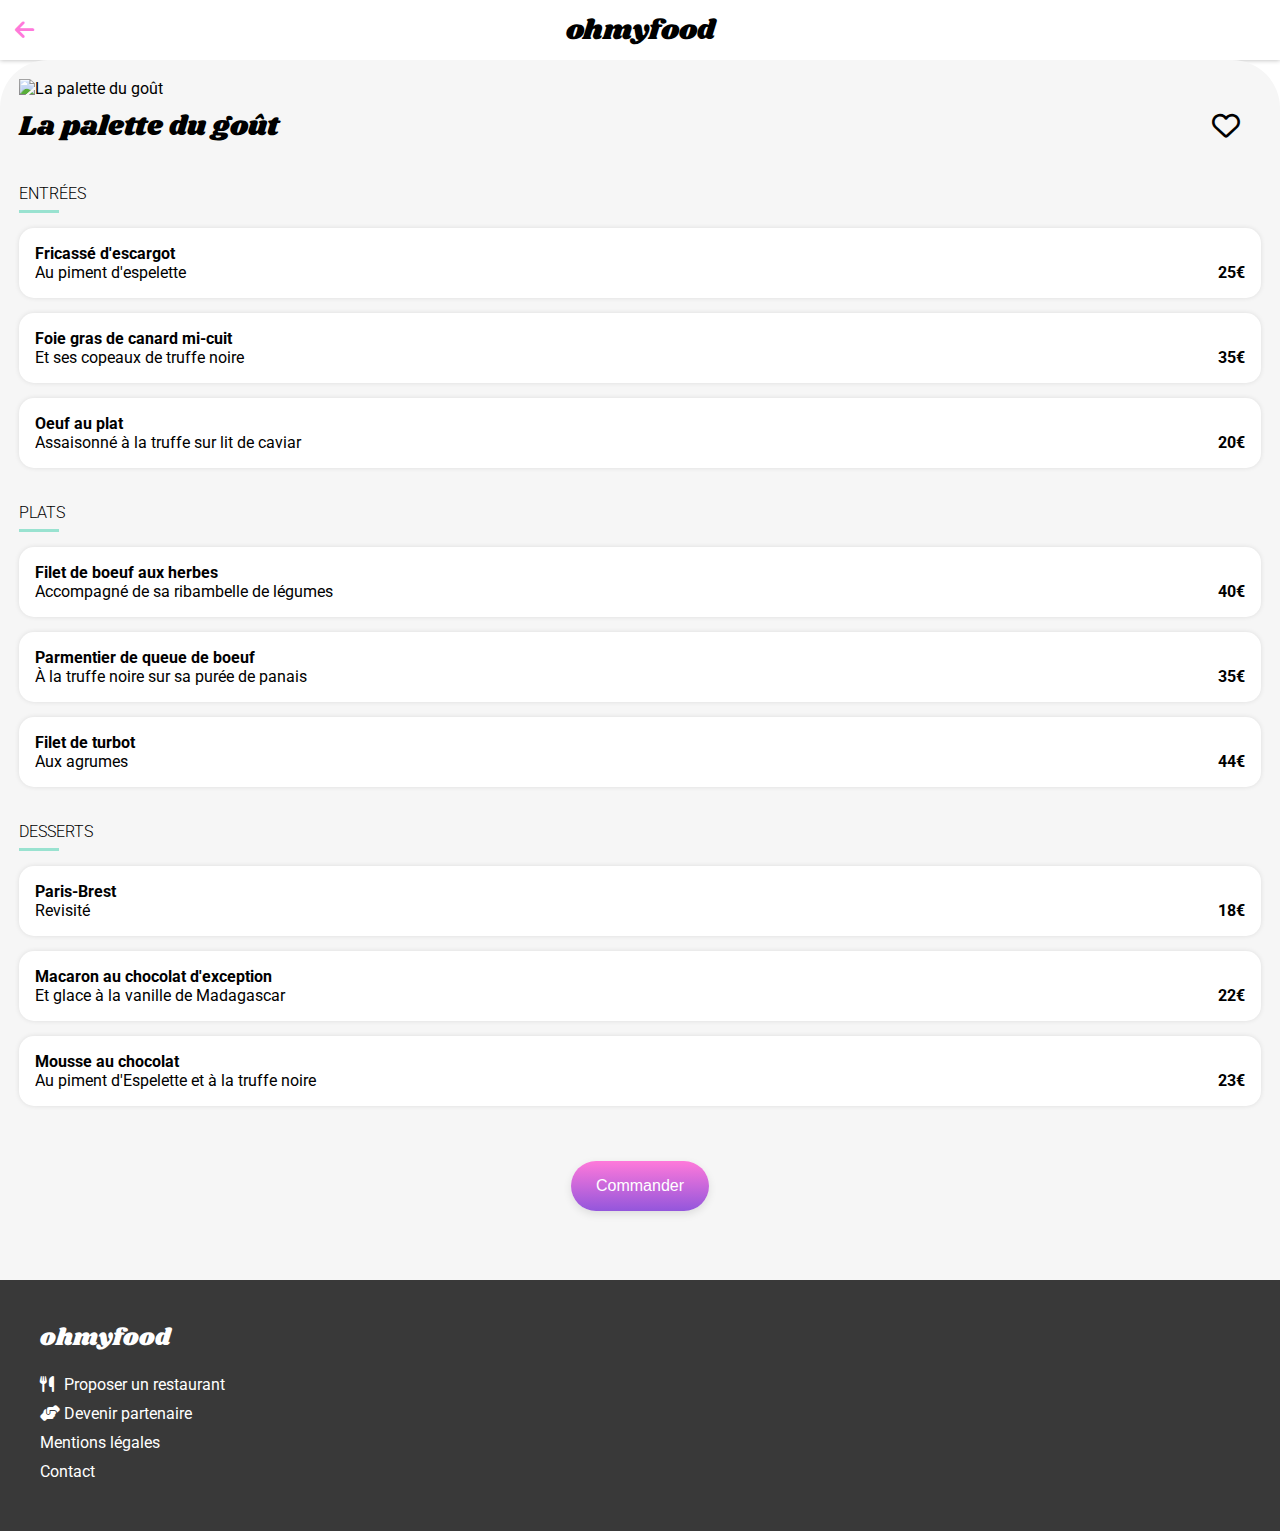
==== commit d591e5cc: "add containers to menu page" ====
--- a/menu-a.html
+++ b/menu-a.html
@@ -21,142 +21,146 @@
 </head>
 
 <body>
-        <!-- HEADER -->
-        <header class="header">
-            <div class="container header--relative">
-                <a href="./index.html"><i class="fa-solid fa-arrow-left"></i></a>
-                <h1>ohmyfood</h1>
-            </div>
-        </header>
+    <!-- HEADER -->
+    <header class="header header--relative">
+        <a href="./index.html"><i class="fa-solid fa-arrow-left"></i></a>
+        <h1>ohmyfood</h1>
+    </header>
+
 
     <!-- MAIN -->
     <main class="restaurant">
-<!-- 
-        <div class="">
-            <img class="" src="./images/restaurants/jay-wennington-N_Y88TWmGwA-unsplash.jpg"
-                alt="La palette du goût">
-        </div> -->
+
+        <img
+            class="restaurant__img" 
+            src="./images/restaurants/jay-wennington-N_Y88TWmGwA-unsplash.jpg"
+            alt="La palette du goût">
 
 
-        <div class="restaurant__header">
-            <h2>La palette du goût</h2>
-            <span class="fa-stack card__heart">
-                <i class="fa-regular fa-heart fa-stack-1x"></i>
-                <i class="fa-solid fa-heart fa-stack-1x"></i>
-            </span>
+        <div class="container">
+
+            <div class="restaurant__header">
+                <h2>La palette du goût</h2>
+                <span class="fa-stack card__heart">
+                    <i class="fa-regular fa-heart fa-stack-1x"></i>
+                    <i class="fa-solid fa-heart fa-stack-1x"></i>
+                </span>
+            </div>
+
+            <section class="items">
+                <h3>Entrées</h3>
+
+                <article class="item item--1">
+                    <div class="item__header">
+                        <h4>Fricassé d'escargot</h4>
+                        <p>Au piment d'espelette</p>
+                    </div>
+                    <div class="item__price">25€</div>
+                    <div class="item__select"><i class="fa-sharp fa-solid fa-circle-check"></i></div>
+                </article>
+
+                <article class="item item--2">
+                    <div class="item__header">
+                        <h4>Foie gras de canard mi-cuit</h4>
+                        <p>Et ses copeaux de truffe noire</p>
+                    </div>
+                    <div class="item__price">35€</div>
+                    <div class="item__select"><i class="fa-sharp fa-solid fa-circle-check"></i></div>
+                </article>
+
+                <article class="item item--3">
+                    <div class="item__header">
+                        <h4>Oeuf au plat</h4>
+                        <p>Assaisonné à la truffe sur lit de caviar</p>
+                    </div>
+                    <div class="item__price">20€</div>
+                    <div class="item__select"><i class="fa-sharp fa-solid fa-circle-check"></i></div>
+                </article>
+
+            </section>
+
+            <section class="items">
+                <h3>Plats</h3>
+
+                <article class="item item--4">
+                    <div class="item__header">
+                        <h4>Filet de boeuf aux herbes</h4>
+                        <p>Accompagné de sa ribambelle de légumes</p>
+                    </div>
+                    <div class="item__price">40€</div>
+                    <div class="item__select"><i class="fa-sharp fa-solid fa-circle-check"></i></div>
+                </article>
+
+                <article class="item item--5">
+                    <div class="item__header">
+                        <h4>Parmentier de queue de boeuf</h4>
+                        <p>À la truffe noire sur sa purée de panais</p>
+                    </div>
+                    <div class="item__price">35€</div>
+                    <div class="item__select"><i class="fa-sharp fa-solid fa-circle-check"></i></div>
+                </article>
+
+                <article class="item item--6">
+                    <div class="item__header">
+                        <h4>Filet de turbot</h4>
+                        <p>Aux agrumes</p>
+                    </div>
+                    <div class="item__price">44€</div>
+                    <div class="item__select"><i class="fa-sharp fa-solid fa-circle-check"></i></div>
+                </article>
+
+            </section>
+
+            <section class="items">
+                <h3>Desserts</h3>
+
+                <article class="item item--7">
+                    <div class="item__header">
+                        <h4>Paris-Brest</h4>
+                        <p>Revisité</p>
+                    </div>
+                    <div class="item__price">18€</div>
+                    <div class="item__select"><i class="fa-sharp fa-solid fa-circle-check"></i></div>
+                </article>
+
+                <article class="item item--8">
+                    <div class="item__header">
+                        <h4>Macaron au chocolat d'exception </h4>
+                        <p>Et glace à la vanille de Madagascar</p>
+                    </div>
+                    <div class="item__price">22€</div>
+                    <div class="item__select"><i class="fa-sharp fa-solid fa-circle-check"></i></div>
+                </article>
+
+                <article class="item item--9">
+                    <div class="item__header">
+                        <h4>Mousse au chocolat</h4>
+                        <p>Au piment d'Espelette et à la truffe noire</p>
+                    </div>
+                    <div class="item__price">23€</div>
+                    <div class="item__select"><i class="fa-sharp fa-solid fa-circle-check"></i></div>
+                </article>
+
+            </section>
+
+            <button class="restaurant__btn">Commander</button>
+
         </div>
-
-        <section class="items">
-            <h3>Entrées</h3>
-
-            <article class="item item--1">
-                <div class="item__header">
-                    <h4>Fricassé d'escargot</h4>
-                    <p>Au piment d'espelette</p>
-                </div>
-                <div class="item__price">25€</div>
-                <div class="item__select"><i class="fa-sharp fa-solid fa-circle-check"></i></div>
-            </article>
-
-            <article class="item item--2">
-                <div class="item__header">
-                    <h4>Foie gras de canard mi-cuit</h4>
-                    <p>Et ses copeaux de truffe noire</p>
-                </div>
-                <div class="item__price">35€</div>
-                <div class="item__select"><i class="fa-sharp fa-solid fa-circle-check"></i></div>
-            </article>
-
-            <article class="item item--3">
-                <div class="item__header">
-                    <h4>Oeuf au plat</h4>
-                    <p>Assaisonné à la truffe sur lit de caviar</p>
-                </div>
-                <div class="item__price">20€</div>
-                <div class="item__select"><i class="fa-sharp fa-solid fa-circle-check"></i></div>
-            </article>
-
-        </section>
-
-        <section class="items">
-            <h3>Plats</h3>
-
-            <article class="item item--4">
-                <div class="item__header">
-                    <h4>Filet de boeuf aux herbes</h4>
-                    <p>Accompagné de sa ribambelle de légumes</p>
-                </div>
-                <div class="item__price">40€</div>
-                <div class="item__select"><i class="fa-sharp fa-solid fa-circle-check"></i></div>
-            </article>
-
-            <article class="item item--5">
-                <div class="item__header">
-                    <h4>Parmentier de queue de boeuf</h4>
-                    <p>À la truffe noire sur sa purée de panais</p>
-                </div>
-                <div class="item__price">35€</div>
-                <div class="item__select"><i class="fa-sharp fa-solid fa-circle-check"></i></div>
-            </article>
-
-            <article class="item item--6">
-                <div class="item__header">
-                    <h4>Filet de turbot</h4>
-                    <p>Aux agrumes</p>
-                </div>
-                <div class="item__price">44€</div>
-                <div class="item__select"><i class="fa-sharp fa-solid fa-circle-check"></i></div>
-            </article>
-
-        </section>
-
-        <section class="items">
-            <h3>Desserts</h3>
-
-            <article class="item item--7">
-                <div class="item__header">
-                    <h4>Paris-Brest</h4>
-                    <p>Revisité</p>
-                </div>
-                <div class="item__price">18€</div>
-                <div class="item__select"><i class="fa-sharp fa-solid fa-circle-check"></i></div>
-            </article>
-
-            <article class="item item--8">
-                <div class="item__header">
-                    <h4>Macaron au chocolat d'exception </h4>
-                    <p>Et glace à la vanille de Madagascar</p>
-                </div>
-                <div class="item__price">22€</div>
-                <div class="item__select"><i class="fa-sharp fa-solid fa-circle-check"></i></div>
-            </article>
-
-            <article class="item item--9">
-                <div class="item__header">
-                    <h4>Mousse au chocolat</h4>
-                    <p>Au piment d'Espelette et à la truffe noire</p>
-                </div>
-                <div class="item__price">23€</div>
-                <div class="item__select"><i class="fa-sharp fa-solid fa-circle-check"></i></div>
-            </article>
-
-        </section>
-
-        <button class="restaurant__btn">Commander</button>
-
     </main>
 
     <!-- FOOTER -->
     <footer class="footer">
-        <h2 class="footer__heading">ohmyfood</h2>
-        <ul class="nav">
-            <li><a class="nav__link" href="#" title="Proposer un restaurant"><i class="fa-solid fa-utensils"></i>
-                    Proposer un restaurant</a></li>
-            <li><a class="nav__link" href="#" title="Devenir partenaire"><i class="fa-solid fa-handshake-angle"></i>
-                    Devenir partenaire</a></li>
-            <li><a class="nav__link" href="#" title="Mentions légales">Mentions légales</a></li>
-            <li><a class="nav__link" href="mailto:contact@ohmyfood.com" title="Contact">Contact</a></li>
-        </ul>
+        <div class="container">
+            <h2 class="footer__heading">ohmyfood</h2>
+            <ul class="nav">
+                <li><a class="nav__link" href="#" title="Proposer un restaurant"><i class="fa-solid fa-utensils"></i>
+                        Proposer un restaurant</a></li>
+                <li><a class="nav__link" href="#" title="Devenir partenaire"><i class="fa-solid fa-handshake-angle"></i>
+                        Devenir partenaire</a></li>
+                <li><a class="nav__link" href="#" title="Mentions légales">Mentions légales</a></li>
+                <li><a class="nav__link" href="mailto:contact@ohmyfood.com" title="Contact">Contact</a></li>
+            </ul>
+        </div><!-- container -->
     </footer>
 
 </body>
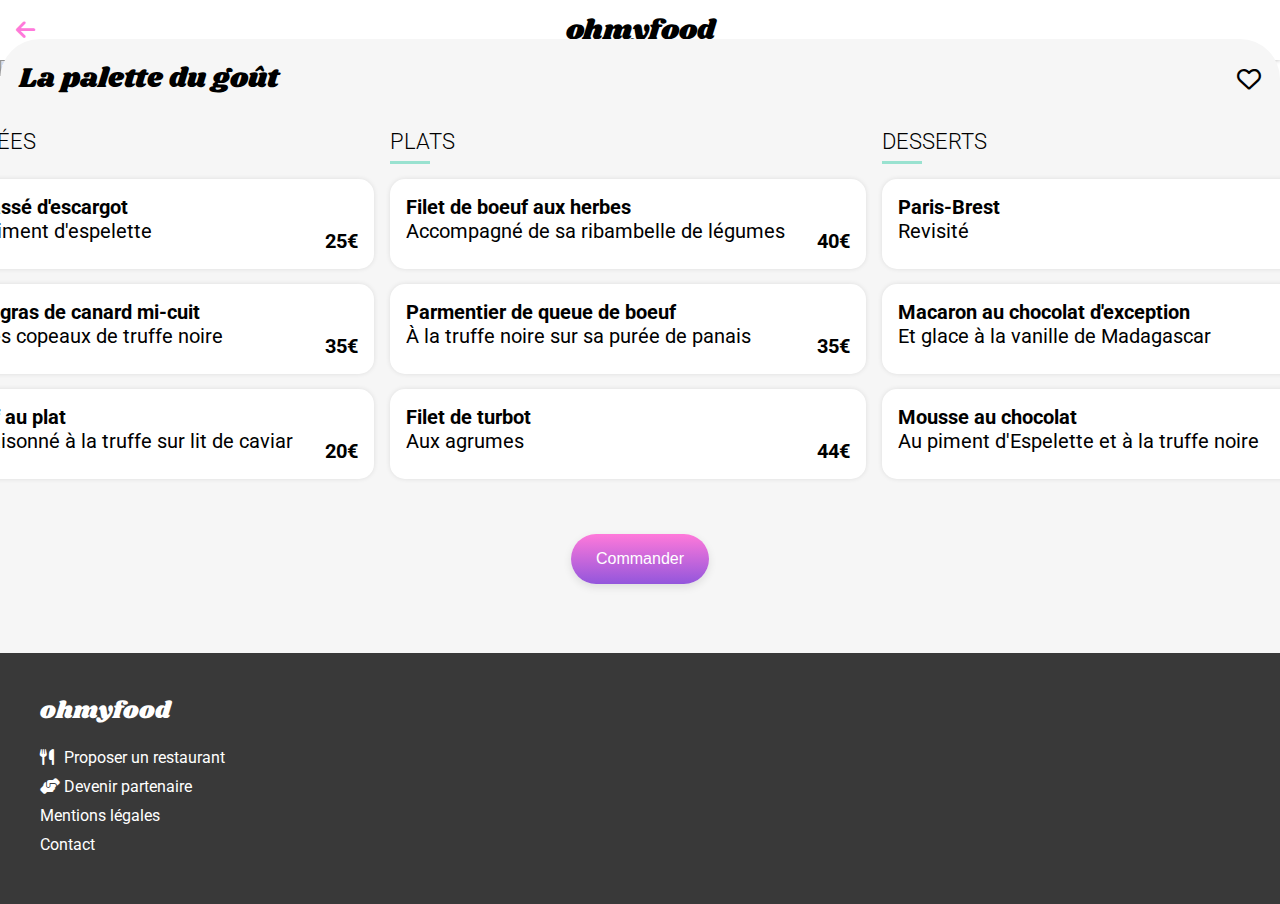
==== commit 85d41047: "test responsive menu items" ====
--- a/menu-a.html
+++ b/menu-a.html
@@ -31,117 +31,122 @@
     <!-- MAIN -->
     <main class="restaurant">
 
-        <img
-            class="restaurant__img" 
-            src="./images/restaurants/jay-wennington-N_Y88TWmGwA-unsplash.jpg"
+        <!-- RESTAURANT IMG HERO -->
+        <img class="restaurant__img" src="./images/restaurants/jay-wennington-N_Y88TWmGwA-unsplash.jpg"
             alt="La palette du goût">
 
-
-        <div class="container">
+        <!-- RESTAURANT BODY -->
+        <div class="container restaurant__body">
 
             <div class="restaurant__header">
                 <h2>La palette du goût</h2>
-                <span class="fa-stack card__heart">
-                    <i class="fa-regular fa-heart fa-stack-1x"></i>
-                    <i class="fa-solid fa-heart fa-stack-1x"></i>
-                </span>
+                <div class="card__heart">
+                    <i class="fa-regular fa-heart"></i>
+                    <i class="fa-solid fa-heart"></i>
+                </div>
             </div>
 
-            <section class="items">
-                <h3>Entrées</h3>
 
-                <article class="item item--1">
-                    <div class="item__header">
-                        <h4>Fricassé d'escargot</h4>
-                        <p>Au piment d'espelette</p>
-                    </div>
-                    <div class="item__price">25€</div>
-                    <div class="item__select"><i class="fa-sharp fa-solid fa-circle-check"></i></div>
-                </article>
+            <!-- ITEMS -->
+            <div class="restaurant__list">
 
-                <article class="item item--2">
-                    <div class="item__header">
-                        <h4>Foie gras de canard mi-cuit</h4>
-                        <p>Et ses copeaux de truffe noire</p>
-                    </div>
-                    <div class="item__price">35€</div>
-                    <div class="item__select"><i class="fa-sharp fa-solid fa-circle-check"></i></div>
-                </article>
+                <section class="items">
+                    <h3>Entrées</h3>
 
-                <article class="item item--3">
-                    <div class="item__header">
-                        <h4>Oeuf au plat</h4>
-                        <p>Assaisonné à la truffe sur lit de caviar</p>
-                    </div>
-                    <div class="item__price">20€</div>
-                    <div class="item__select"><i class="fa-sharp fa-solid fa-circle-check"></i></div>
-                </article>
+                    <article class="item item--1">
+                        <div class="item__header">
+                            <h4>Fricassé d'escargot</h4>
+                            <p>Au piment d'espelette</p>
+                        </div>
+                        <div class="item__price">25€</div>
+                        <div class="item__select"><i class="fa-sharp fa-solid fa-circle-check"></i></div>
+                    </article>
 
-            </section>
+                    <article class="item item--2">
+                        <div class="item__header">
+                            <h4>Foie gras de canard mi-cuit</h4>
+                            <p>Et ses copeaux de truffe noire</p>
+                        </div>
+                        <div class="item__price">35€</div>
+                        <div class="item__select"><i class="fa-sharp fa-solid fa-circle-check"></i></div>
+                    </article>
 
-            <section class="items">
-                <h3>Plats</h3>
+                    <article class="item item--3">
+                        <div class="item__header">
+                            <h4>Oeuf au plat</h4>
+                            <p>Assaisonné à la truffe sur lit de caviar</p>
+                        </div>
+                        <div class="item__price">20€</div>
+                        <div class="item__select"><i class="fa-sharp fa-solid fa-circle-check"></i></div>
+                    </article>
 
-                <article class="item item--4">
-                    <div class="item__header">
-                        <h4>Filet de boeuf aux herbes</h4>
-                        <p>Accompagné de sa ribambelle de légumes</p>
-                    </div>
-                    <div class="item__price">40€</div>
-                    <div class="item__select"><i class="fa-sharp fa-solid fa-circle-check"></i></div>
-                </article>
+                </section>
 
-                <article class="item item--5">
-                    <div class="item__header">
-                        <h4>Parmentier de queue de boeuf</h4>
-                        <p>À la truffe noire sur sa purée de panais</p>
-                    </div>
-                    <div class="item__price">35€</div>
-                    <div class="item__select"><i class="fa-sharp fa-solid fa-circle-check"></i></div>
-                </article>
+                <section class="items">
+                    <h3>Plats</h3>
 
-                <article class="item item--6">
-                    <div class="item__header">
-                        <h4>Filet de turbot</h4>
-                        <p>Aux agrumes</p>
-                    </div>
-                    <div class="item__price">44€</div>
-                    <div class="item__select"><i class="fa-sharp fa-solid fa-circle-check"></i></div>
-                </article>
+                    <article class="item item--4">
+                        <div class="item__header">
+                            <h4>Filet de boeuf aux herbes</h4>
+                            <p>Accompagné de sa ribambelle de légumes</p>
+                        </div>
+                        <div class="item__price">40€</div>
+                        <div class="item__select"><i class="fa-sharp fa-solid fa-circle-check"></i></div>
+                    </article>
 
-            </section>
+                    <article class="item item--5">
+                        <div class="item__header">
+                            <h4>Parmentier de queue de boeuf</h4>
+                            <p>À la truffe noire sur sa purée de panais</p>
+                        </div>
+                        <div class="item__price">35€</div>
+                        <div class="item__select"><i class="fa-sharp fa-solid fa-circle-check"></i></div>
+                    </article>
 
-            <section class="items">
-                <h3>Desserts</h3>
+                    <article class="item item--6">
+                        <div class="item__header">
+                            <h4>Filet de turbot</h4>
+                            <p>Aux agrumes</p>
+                        </div>
+                        <div class="item__price">44€</div>
+                        <div class="item__select"><i class="fa-sharp fa-solid fa-circle-check"></i></div>
+                    </article>
 
-                <article class="item item--7">
-                    <div class="item__header">
-                        <h4>Paris-Brest</h4>
-                        <p>Revisité</p>
-                    </div>
-                    <div class="item__price">18€</div>
-                    <div class="item__select"><i class="fa-sharp fa-solid fa-circle-check"></i></div>
-                </article>
+                </section>
 
-                <article class="item item--8">
-                    <div class="item__header">
-                        <h4>Macaron au chocolat d'exception </h4>
-                        <p>Et glace à la vanille de Madagascar</p>
-                    </div>
-                    <div class="item__price">22€</div>
-                    <div class="item__select"><i class="fa-sharp fa-solid fa-circle-check"></i></div>
-                </article>
+                <section class="items">
+                    <h3>Desserts</h3>
 
-                <article class="item item--9">
-                    <div class="item__header">
-                        <h4>Mousse au chocolat</h4>
-                        <p>Au piment d'Espelette et à la truffe noire</p>
-                    </div>
-                    <div class="item__price">23€</div>
-                    <div class="item__select"><i class="fa-sharp fa-solid fa-circle-check"></i></div>
-                </article>
+                    <article class="item item--7">
+                        <div class="item__header">
+                            <h4>Paris-Brest</h4>
+                            <p>Revisité</p>
+                        </div>
+                        <div class="item__price">18€</div>
+                        <div class="item__select"><i class="fa-sharp fa-solid fa-circle-check"></i></div>
+                    </article>
 
-            </section>
+                    <article class="item item--8">
+                        <div class="item__header">
+                            <h4>Macaron au chocolat d'exception </h4>
+                            <p>Et glace à la vanille de Madagascar</p>
+                        </div>
+                        <div class="item__price">22€</div>
+                        <div class="item__select"><i class="fa-sharp fa-solid fa-circle-check"></i></div>
+                    </article>
+
+                    <article class="item item--9">
+                        <div class="item__header">
+                            <h4>Mousse au chocolat</h4>
+                            <p>Au piment d'Espelette et à la truffe noire</p>
+                        </div>
+                        <div class="item__price">23€</div>
+                        <div class="item__select"><i class="fa-sharp fa-solid fa-circle-check"></i></div>
+                    </article>
+
+                </section>
+
+            </div>
 
             <button class="restaurant__btn">Commander</button>
 
--- a/css/main.css
+++ b/css/main.css
@@ -30,7 +30,7 @@
   color: inherit;
 }
 
-ul {
+ul, ol {
   list-style: none;
 }
 
@@ -92,46 +92,6 @@
     transform: translateY(0);
   }
 }
-.menu__btn {
-  width: 100%;
-  height: 75px;
-  border-radius: 20px;
-  position: relative;
-  display: flex;
-  justify-content: center;
-  align-items: center;
-  font-weight: 600;
-  font-size: 16px;
-  box-shadow: 0px 8px 8px 0px rgba(0, 0, 0, 0.1);
-  background-color: #f6f6f6;
-  transition: all 300ms ease-in-out;
-}
-.menu__btn__nb {
-  display: flex;
-  justify-content: center;
-  align-items: center;
-  position: absolute;
-  left: -10px;
-  width: 25px;
-  height: 25px;
-  border-radius: 50%;
-  color: white;
-  background-color: #9356DC;
-}
-.menu__btn i {
-  position: absolute;
-  left: 40px;
-  color: #807d7d;
-  transition: color 300ms ease-in-out;
-}
-.menu__btn:hover {
-  background-color: #e4d5f6;
-  box-shadow: 0px 8px 8px 0px rgba(0, 0, 0, 0.2);
-}
-.menu__btn:hover i {
-  color: #9356DC;
-}
-
 .main-btn {
   margin: 10px auto;
   display: block;
@@ -153,41 +113,36 @@
 }
 
 .card {
-  width: 100%;
-  height: 250px;
+  display: block;
+  overflow: hidden;
   border-radius: 15px;
   box-shadow: 0px 8px 8px 0px rgba(0, 0, 0, 0.1);
+}
+.card__header {
+  display: grid;
+  place-content: center;
+  position: relative;
+  height: 175px;
   overflow: hidden;
-  position: relative;
-}
-.card__header {
-  display: flex;
-  justify-content: center;
-  align-items: center;
-  position: relative;
 }
 .card__header img {
   -o-object-fit: cover;
      object-fit: cover;
+  aspect-ratio: 4/3;
 }
 .card__new {
   position: absolute;
   top: 15px;
   right: 15px;
   color: #2c9c81;
-  font-weight: 600;
   background-color: #99E2D0;
   padding: 5px 10px;
   font-size: 16px;
   border-radius: 3px;
 }
 .card__body {
-  position: absolute;
-  bottom: 0;
-  width: 100%;
-  height: 75px;
   background-color: white;
-  padding: 15px;
+  padding: 1rem;
   display: flex;
   justify-content: space-between;
 }
@@ -198,16 +153,27 @@
   font-weight: 100;
 }
 .card__heart {
-  font-size: 28px;
+  position: relative;
+  width: 1.5rem;
+  height: 1.5rem;
+  font-size: 1.5rem;
+  cursor: pointer;
 }
 .card__heart .fa-solid {
+  position: absolute;
+  top: 0;
+  right: 0;
   opacity: 0;
   background: linear-gradient(#9356DC, #FF79DA);
   -webkit-background-clip: text;
+          background-clip: text;
   -webkit-text-fill-color: transparent;
   transition: opacity 300ms ease-in-out;
 }
 .card__heart .fa-regular {
+  position: absolute;
+  top: 0;
+  right: 0;
   opacity: 1;
   transition: opacity 300ms ease-in-out;
 }
@@ -262,7 +228,238 @@
           animation: loader-rotate 0.65s 0.01s ease-in-out infinite;
 }
 
+.item {
+  background-color: #fff;
+  border-radius: 15px;
+  box-shadow: 0px 0px 5px rgba(0, 0, 0, 0.1);
+  height: 70px;
+  display: flex;
+  overflow: hidden;
+  cursor: pointer;
+}
+.item--1 {
+  -webkit-animation: menu-fadein 380ms 80ms ease-in-out both;
+          animation: menu-fadein 380ms 80ms ease-in-out both;
+}
+.item--2 {
+  -webkit-animation: menu-fadein 380ms 160ms ease-in-out both;
+          animation: menu-fadein 380ms 160ms ease-in-out both;
+}
+.item--3 {
+  -webkit-animation: menu-fadein 380ms 240ms ease-in-out both;
+          animation: menu-fadein 380ms 240ms ease-in-out both;
+}
+.item--4 {
+  -webkit-animation: menu-fadein 380ms 320ms ease-in-out both;
+          animation: menu-fadein 380ms 320ms ease-in-out both;
+}
+.item--5 {
+  -webkit-animation: menu-fadein 380ms 400ms ease-in-out both;
+          animation: menu-fadein 380ms 400ms ease-in-out both;
+}
+.item--6 {
+  -webkit-animation: menu-fadein 380ms 480ms ease-in-out both;
+          animation: menu-fadein 380ms 480ms ease-in-out both;
+}
+.item--7 {
+  -webkit-animation: menu-fadein 380ms 560ms ease-in-out both;
+          animation: menu-fadein 380ms 560ms ease-in-out both;
+}
+.item--8 {
+  -webkit-animation: menu-fadein 380ms 640ms ease-in-out both;
+          animation: menu-fadein 380ms 640ms ease-in-out both;
+}
+.item--9 {
+  -webkit-animation: menu-fadein 380ms 720ms ease-in-out both;
+          animation: menu-fadein 380ms 720ms ease-in-out both;
+}
+.item__header {
+  padding: 1rem;
+  flex: 1;
+  overflow: hidden;
+}
+.item__header * {
+  white-space: nowrap;
+  overflow: hidden;
+  text-overflow: ellipsis;
+}
+.item__price {
+  padding: 1rem;
+  display: flex;
+  justify-content: flex-end;
+  align-items: flex-end;
+  font-weight: bold;
+}
+.item__select {
+  display: grid;
+  place-content: center;
+  width: 100px;
+  height: 100%;
+  margin-right: -100px;
+  background-color: #99E2D0;
+  font-size: 22px;
+  color: white;
+  transition: all 500ms;
+}
+.item__select i {
+  transition: transform 700ms 100ms;
+}
+.item:hover .item__select {
+  margin-right: 0;
+}
+.item:hover .item__select i {
+  transform: rotate(-360deg);
+}
+
+.home__location {
+  height: 50px;
+  font-size: 16px;
+  display: flex;
+  justify-content: center;
+  align-items: center;
+  background-color: #f1eded;
+}
+.home__location i {
+  margin-right: 10px;
+}
+.home__hero {
+  padding: 40px 20px;
+  text-align: center;
+  background-color: #f6f6f6;
+}
+.home__hero h1 {
+  font-size: 28px;
+}
+.home__hero h2 {
+  margin: 20px auto;
+  font-weight: 100;
+  font-size: 18px;
+}
+
+.header {
+  height: 60px;
+  box-shadow: 0 0 0.3rem rgba(0, 0, 0, 0.3);
+  position: relative;
+  display: flex;
+  justify-content: center;
+  align-items: center;
+}
+.header h1 {
+  font-size: 28px;
+  font-family: "Shrikhand";
+  font-weight: 100;
+}
+.header--relative {
+  position: relative;
+}
+.header--relative a {
+  position: absolute;
+  left: 0;
+  top: 0;
+  height: 100%;
+  width: 4rem;
+  display: flex;
+  justify-content: center;
+  align-items: center;
+  font-size: 22px;
+  transition: all 200ms ease-out;
+}
+.header--relative a:hover {
+  color: #FF79DA;
+  transform: translateX(-10%);
+}
+
+.footer {
+  padding: 40px;
+  background-color: #393939;
+  color: white;
+}
+.footer__heading {
+  font-family: "Shrikhand", cursive;
+  font-weight: 400;
+}
+
+.nav {
+  margin-top: 20px;
+}
+.nav li {
+  margin: 10px 0;
+}
+.nav__link {
+  color: white;
+}
+.nav__link i {
+  display: inline-block;
+  width: 20px;
+}
+.nav__link:hover {
+  text-decoration: underline;
+}
+
+.menu {
+  padding: 50px 20px;
+}
+.menu__list {
+  display: flex;
+  flex-direction: column;
+  justify-content: center;
+  flex-wrap: wrap;
+  padding: 25px 0;
+  gap: 25px;
+}
+.menu__btn {
+  position: relative;
+  flex: 1;
+  padding: 1.5rem;
+  border-radius: 20px;
+  display: flex;
+  justify-content: center;
+  align-items: center;
+  font-weight: 600;
+  font-size: 16px;
+  box-shadow: 0px 8px 8px 0px rgba(0, 0, 0, 0.1);
+  background-color: #f6f6f6;
+  transition: all 300ms ease-in-out;
+}
+.menu__btn span {
+  position: absolute;
+  left: -10px;
+  display: flex;
+  justify-content: center;
+  align-items: center;
+  width: 25px;
+  height: 25px;
+  border-radius: 50%;
+  color: white;
+  background-color: #9356DC;
+}
+.menu__btn i {
+  position: absolute;
+  left: 40px;
+  color: #807d7d;
+  transition: color 300ms ease-in-out;
+}
+.menu__btn:hover {
+  background-color: #e4d5f6;
+  box-shadow: 0px 8px 8px 0px rgba(0, 0, 0, 0.2);
+}
+.menu__btn:hover i {
+  color: #9356DC;
+}
+
+.cards {
+  padding: 50px 20px;
+  background-color: #f6f6f6;
+}
+.cards__list {
+  margin: 25px 0;
+  display: grid;
+  grid-gap: 1rem;
+  grid-template-columns: repeat(1, 1fr);
+}
+
 .items {
+  width: 100%;
   display: flex;
   flex-direction: column;
   gap: 15px;
@@ -286,207 +483,17 @@
   background-color: #99E2D0;
 }
 
-.item {
-  background-color: #fff;
-  border-radius: 15px;
-  box-shadow: 0px 0px 5px rgba(0, 0, 0, 0.1);
-  height: 70px;
-  display: flex;
-  overflow: hidden;
-  cursor: pointer;
-}
-.item--1 {
-  -webkit-animation: menu-fadein 380ms 80ms ease-in-out both;
-          animation: menu-fadein 380ms 80ms ease-in-out both;
-}
-.item--2 {
-  -webkit-animation: menu-fadein 380ms 160ms ease-in-out both;
-          animation: menu-fadein 380ms 160ms ease-in-out both;
-}
-.item--3 {
-  -webkit-animation: menu-fadein 380ms 240ms ease-in-out both;
-          animation: menu-fadein 380ms 240ms ease-in-out both;
-}
-.item--4 {
-  -webkit-animation: menu-fadein 380ms 320ms ease-in-out both;
-          animation: menu-fadein 380ms 320ms ease-in-out both;
-}
-.item--5 {
-  -webkit-animation: menu-fadein 380ms 400ms ease-in-out both;
-          animation: menu-fadein 380ms 400ms ease-in-out both;
-}
-.item--6 {
-  -webkit-animation: menu-fadein 380ms 480ms ease-in-out both;
-          animation: menu-fadein 380ms 480ms ease-in-out both;
-}
-.item--7 {
-  -webkit-animation: menu-fadein 380ms 560ms ease-in-out both;
-          animation: menu-fadein 380ms 560ms ease-in-out both;
-}
-.item--8 {
-  -webkit-animation: menu-fadein 380ms 640ms ease-in-out both;
-          animation: menu-fadein 380ms 640ms ease-in-out both;
-}
-.item--9 {
-  -webkit-animation: menu-fadein 380ms 720ms ease-in-out both;
-          animation: menu-fadein 380ms 720ms ease-in-out both;
-}
-.item__header {
-  padding: 1rem;
-  flex: 1;
-  overflow: hidden;
-}
-.item__header * {
-  white-space: nowrap;
-  overflow: hidden;
-  text-overflow: ellipsis;
-}
-.item__price {
-  padding: 1rem;
-  display: flex;
-  justify-content: flex-end;
-  align-items: flex-end;
-  font-weight: bold;
-}
-.item__select {
-  display: grid;
-  place-content: center;
-  height: 100%;
-  background-color: #99E2D0;
-  font-size: 22px;
-  color: white;
-  margin-right: -4rem;
-  transition: all 500ms;
-  width: 4rem;
-}
-.item__select i {
-  transition: transform 500ms;
-}
-.item:hover .item__select {
-  margin-right: 0;
-}
-.item:hover .item__select i {
-  transform: rotate(-360deg);
-}
-
-.home__location {
-  height: 50px;
-  font-size: 16px;
-  display: flex;
-  justify-content: center;
-  align-items: center;
-  background-color: #f1eded;
-}
-.home__location i {
-  margin-right: 10px;
-}
-.home__hero {
-  padding: 40px 20px;
-  text-align: center;
+.restaurant__img {
+  max-height: 500px;
+  -o-object-fit: cover;
+     object-fit: cover;
+}
+.restaurant__body {
+  position: relative;
+  margin-top: -2.5rem;
+  border-radius: 2.5rem 2.5rem 0 0;
+  padding: 1.2rem 1.2rem;
   background-color: #f6f6f6;
-}
-.home__hero h1 {
-  font-size: 28px;
-}
-.home__hero h2 {
-  margin: 20px auto;
-  font-weight: 100;
-  font-size: 18px;
-}
-
-.header {
-  height: 60px;
-  box-shadow: 0 0 0.3rem rgba(0, 0, 0, 0.3);
-  z-index: 1;
-  display: grid;
-  align-items: center;
-}
-.header h1 {
-  font-size: 28px;
-  font-family: "Shrikhand";
-  font-weight: 100;
-}
-.header--relative {
-  position: relative;
-  width: 100%;
-  display: flex;
-  align-items: center;
-  justify-content: center;
-}
-.header--relative a {
-  position: absolute;
-  left: 0;
-  top: 0;
-  height: 100%;
-  width: 4rem;
-  display: flex;
-  align-items: center;
-  justify-content: center;
-  font-size: 22px;
-  transition: all 200ms ease-out;
-}
-.header--relative a:hover {
-  color: #FF79DA;
-  transform: translateX(-0.5rem);
-}
-
-.footer {
-  padding: 40px;
-  background-color: #393939;
-  color: white;
-}
-.footer__heading {
-  font-family: "Shrikhand", cursive;
-  font-weight: 400;
-}
-
-.nav {
-  margin-top: 20px;
-}
-.nav li {
-  margin: 10px 0;
-}
-.nav__link {
-  color: white;
-}
-.nav__link i {
-  display: inline-block;
-  width: 20px;
-}
-.nav__link:hover {
-  text-decoration: underline;
-}
-
-.menu {
-  padding: 50px 20px;
-}
-.menu__list {
-  padding: 25px 0;
-  display: flex;
-  flex-direction: column;
-  align-items: center;
-  gap: 25px;
-}
-
-.restaurants {
-  padding: 50px 20px;
-  background-color: #f6f6f6;
-}
-.restaurants__list {
-  padding: 25px 0;
-  display: flex;
-  flex-direction: column;
-  align-items: center;
-  gap: 20px;
-}
-
-.restaurant {
-  /* top of header image*/
-  z-index: 1;
-  background-color: #f6f6f6;
-  position: relative;
-  border-radius: 3rem 3rem 0 0;
-  padding: 1.2rem 1.2rem;
 }
 .restaurant__header {
   display: flex;
@@ -517,16 +524,40 @@
   background: linear-gradient(#ff88de, #9b63df);
   box-shadow: 0 0.2rem 0.5rem rgba(0, 0, 0, 0.4);
 }
-
-/*
-    &__image {
-        // 
-        // width:100%;
-        // max-width:100%;
-        // object-fit: cover;
-        max-width: 100%;
-        max-height: 32rem;
-        width: 100%;
-        object-fit: cover;
-    }
-    *//*# sourceMappingURL=main.css.map */+.restaurant__list {
+  display: flex;
+  flex-direction: column;
+  flex-wrap: wrap;
+  justify-content: center;
+  gap: 1%;
+}
+
+@media (min-width: 768px) {
+  .cards__list {
+    grid-template-columns: repeat(2, 1fr);
+  }
+  .card__header {
+    height: 250px;
+  }
+  .restaurant__list {
+    display: grid;
+    grid-template-columns: repeat(3, 1fr);
+    -moz-column-gap: 1rem;
+         column-gap: 1rem;
+  }
+  .items h3 {
+    font-size: 22px;
+  }
+  .item {
+    height: 90px;
+    font-size: 20px;
+  }
+}
+@media (min-width: 992px) {
+  .menu__list {
+    flex-direction: row;
+  }
+  .card__header {
+    height: 350px;
+  }
+}/*# sourceMappingURL=main.css.map */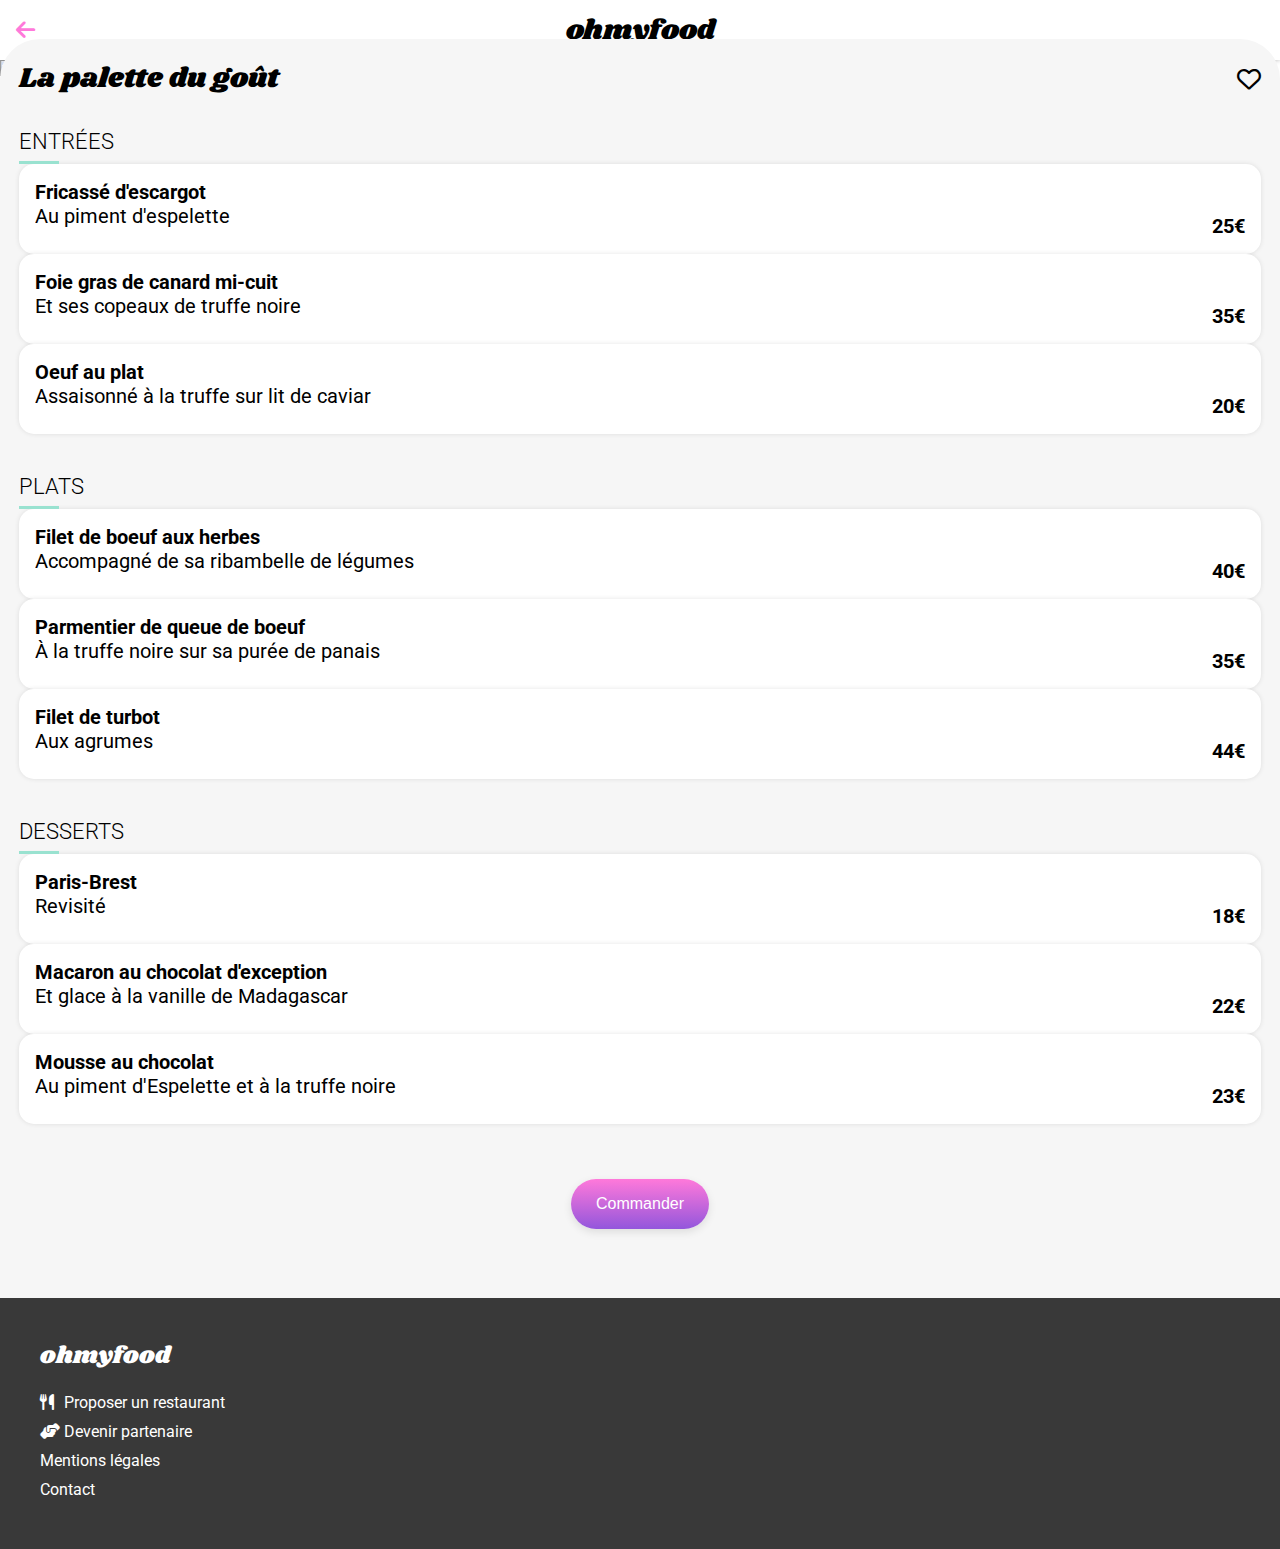
==== commit 46709c99: "change class names items" ====
--- a/menu-a.html
+++ b/menu-a.html
@@ -47,10 +47,10 @@
             </div>
 
 
-            <!-- ITEMS -->
-            <div class="restaurant__list">
+            <!-- ALL ITEMS -->
+            <div class="items">
 
-                <section class="items">
+                <section class="items__list">
                     <h3>Entrées</h3>
 
                     <article class="item item--1">
@@ -82,7 +82,7 @@
 
                 </section>
 
-                <section class="items">
+                <section class="items__list">
                     <h3>Plats</h3>
 
                     <article class="item item--4">
@@ -114,7 +114,7 @@
 
                 </section>
 
-                <section class="items">
+                <section class="items__list">
                     <h3>Desserts</h3>
 
                     <article class="item item--7">
